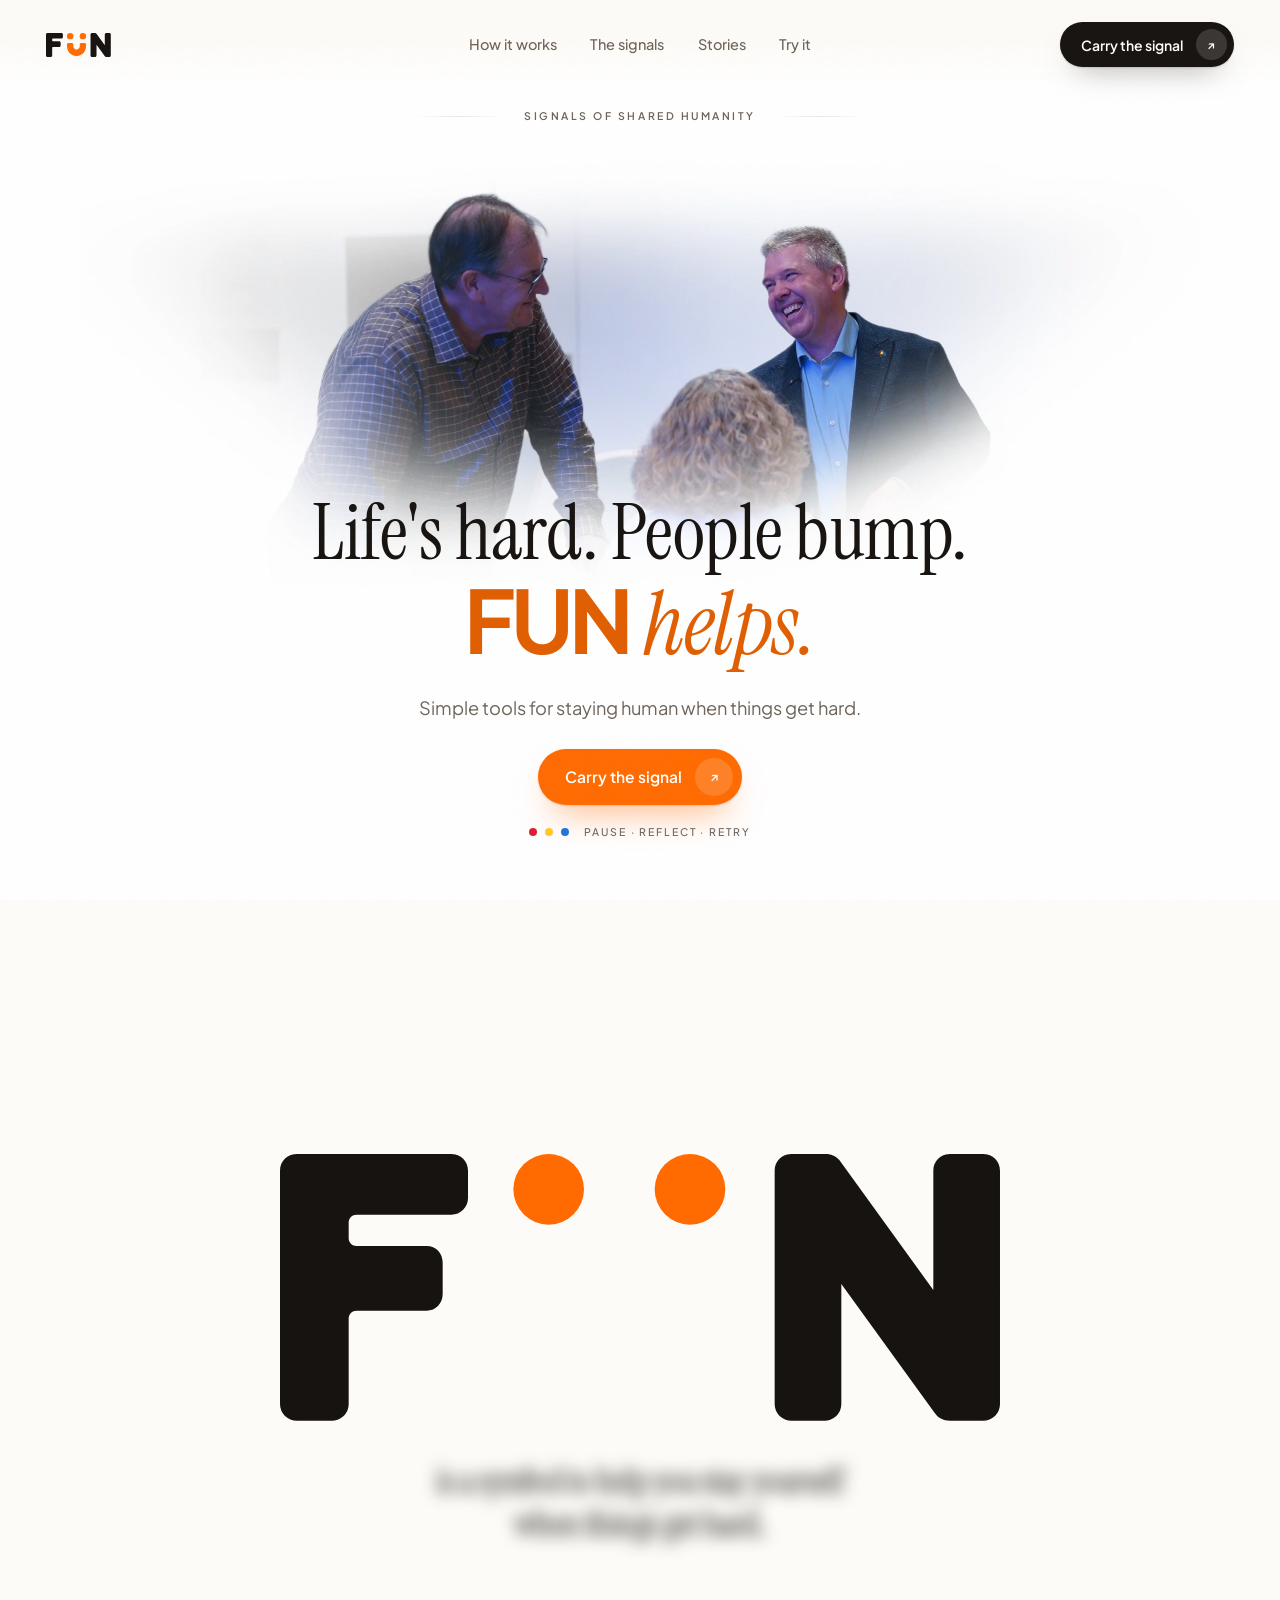
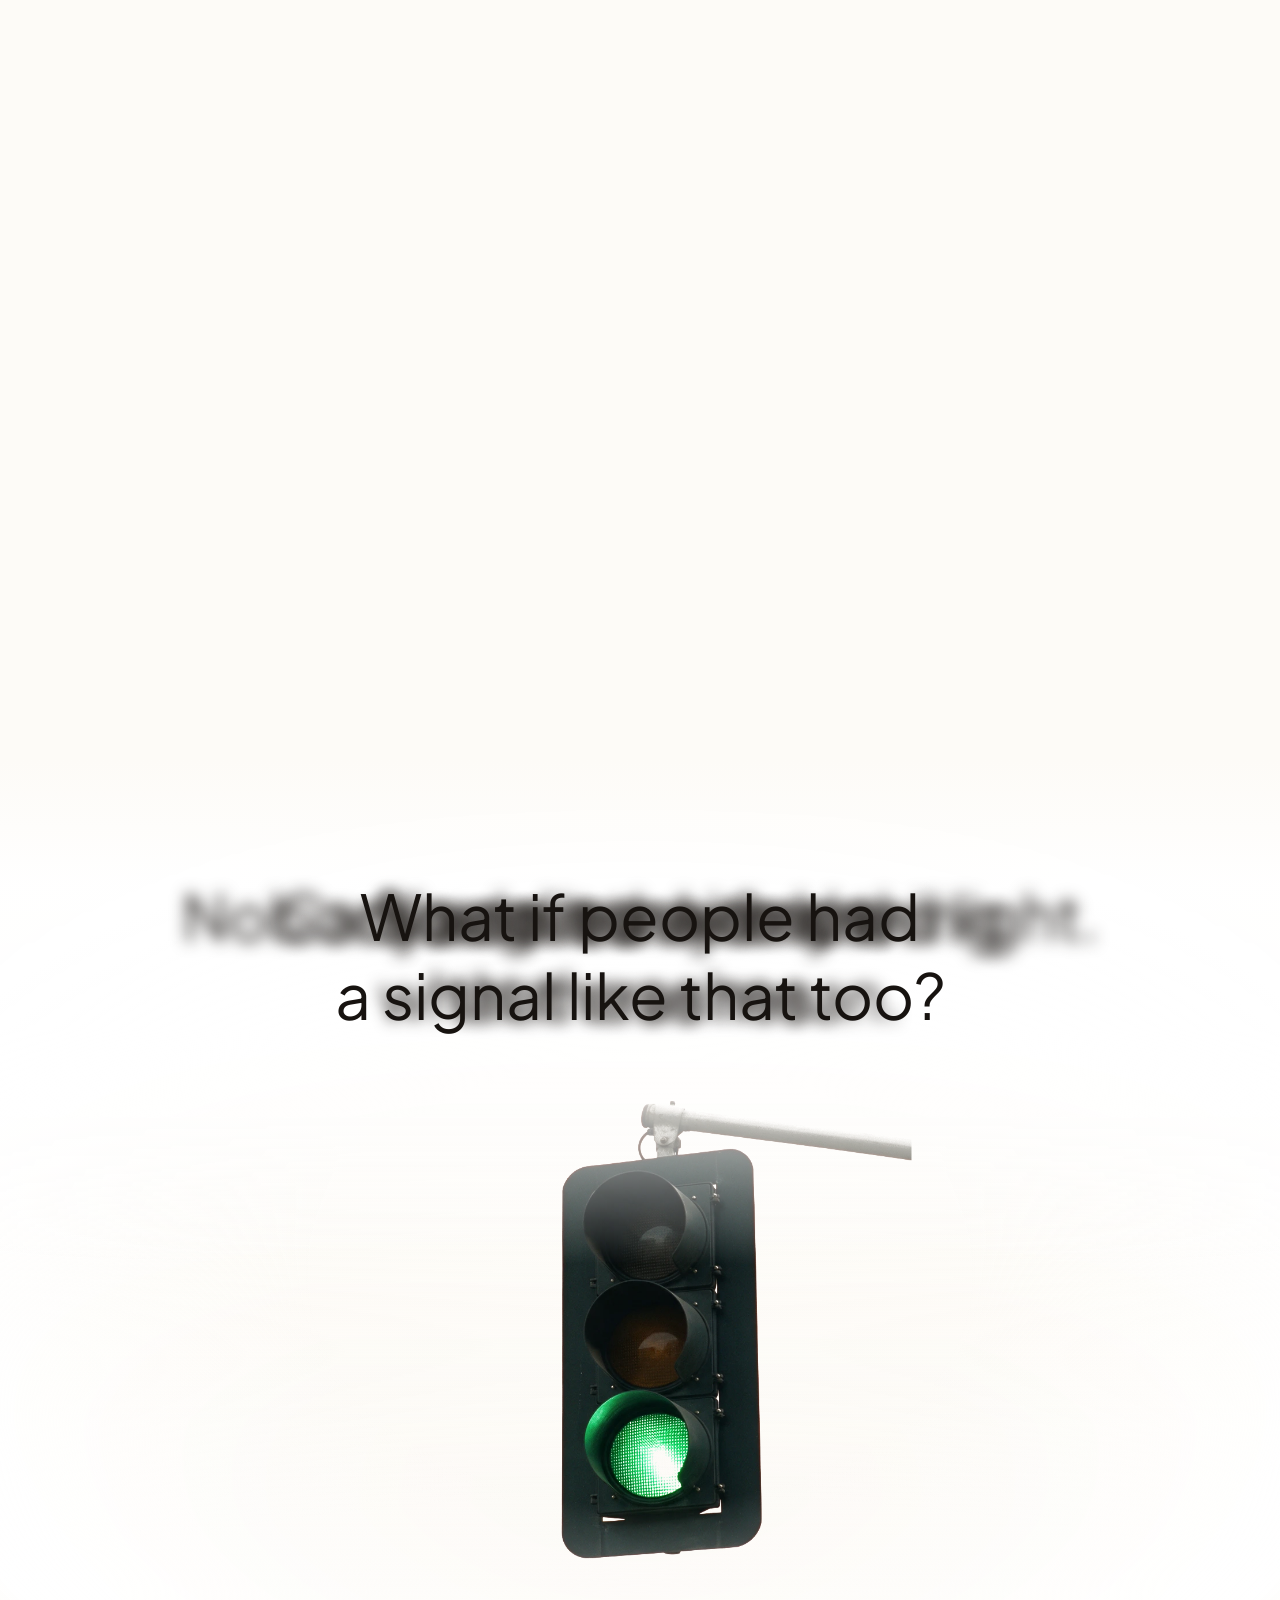
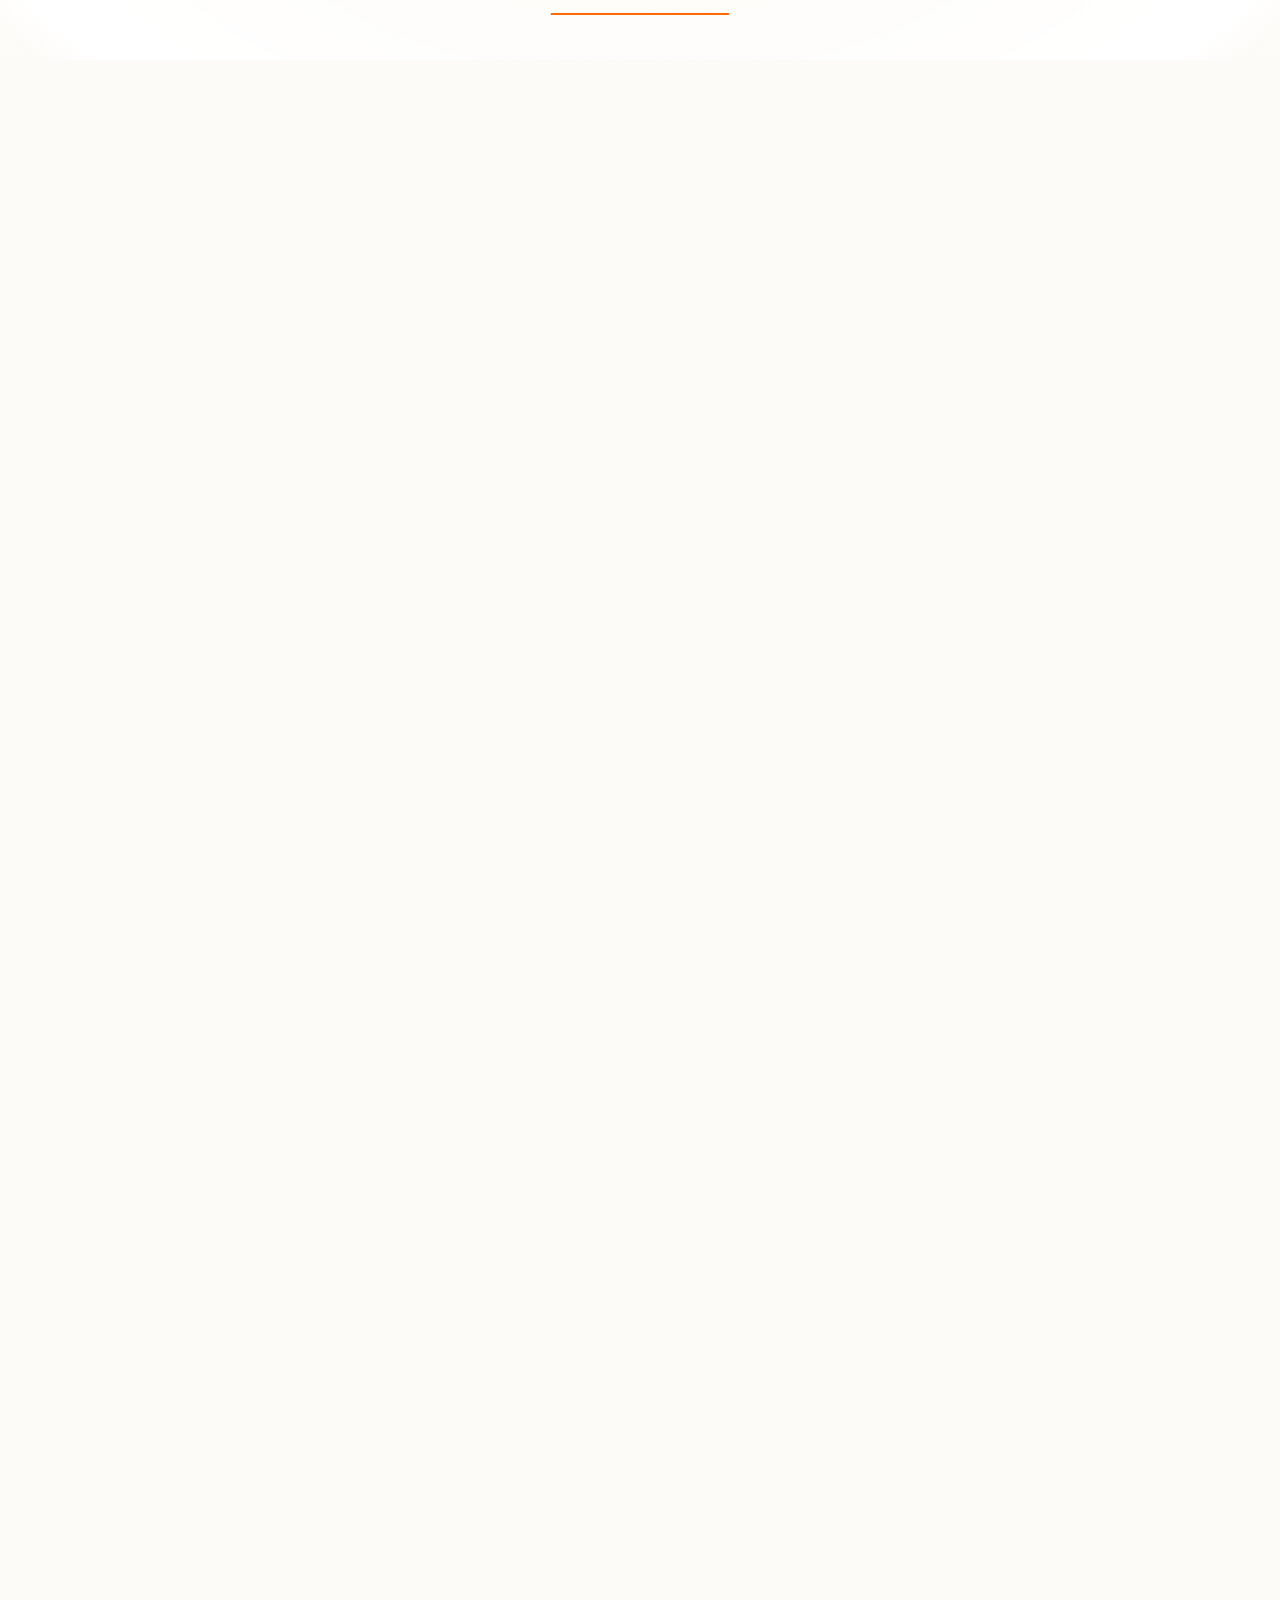
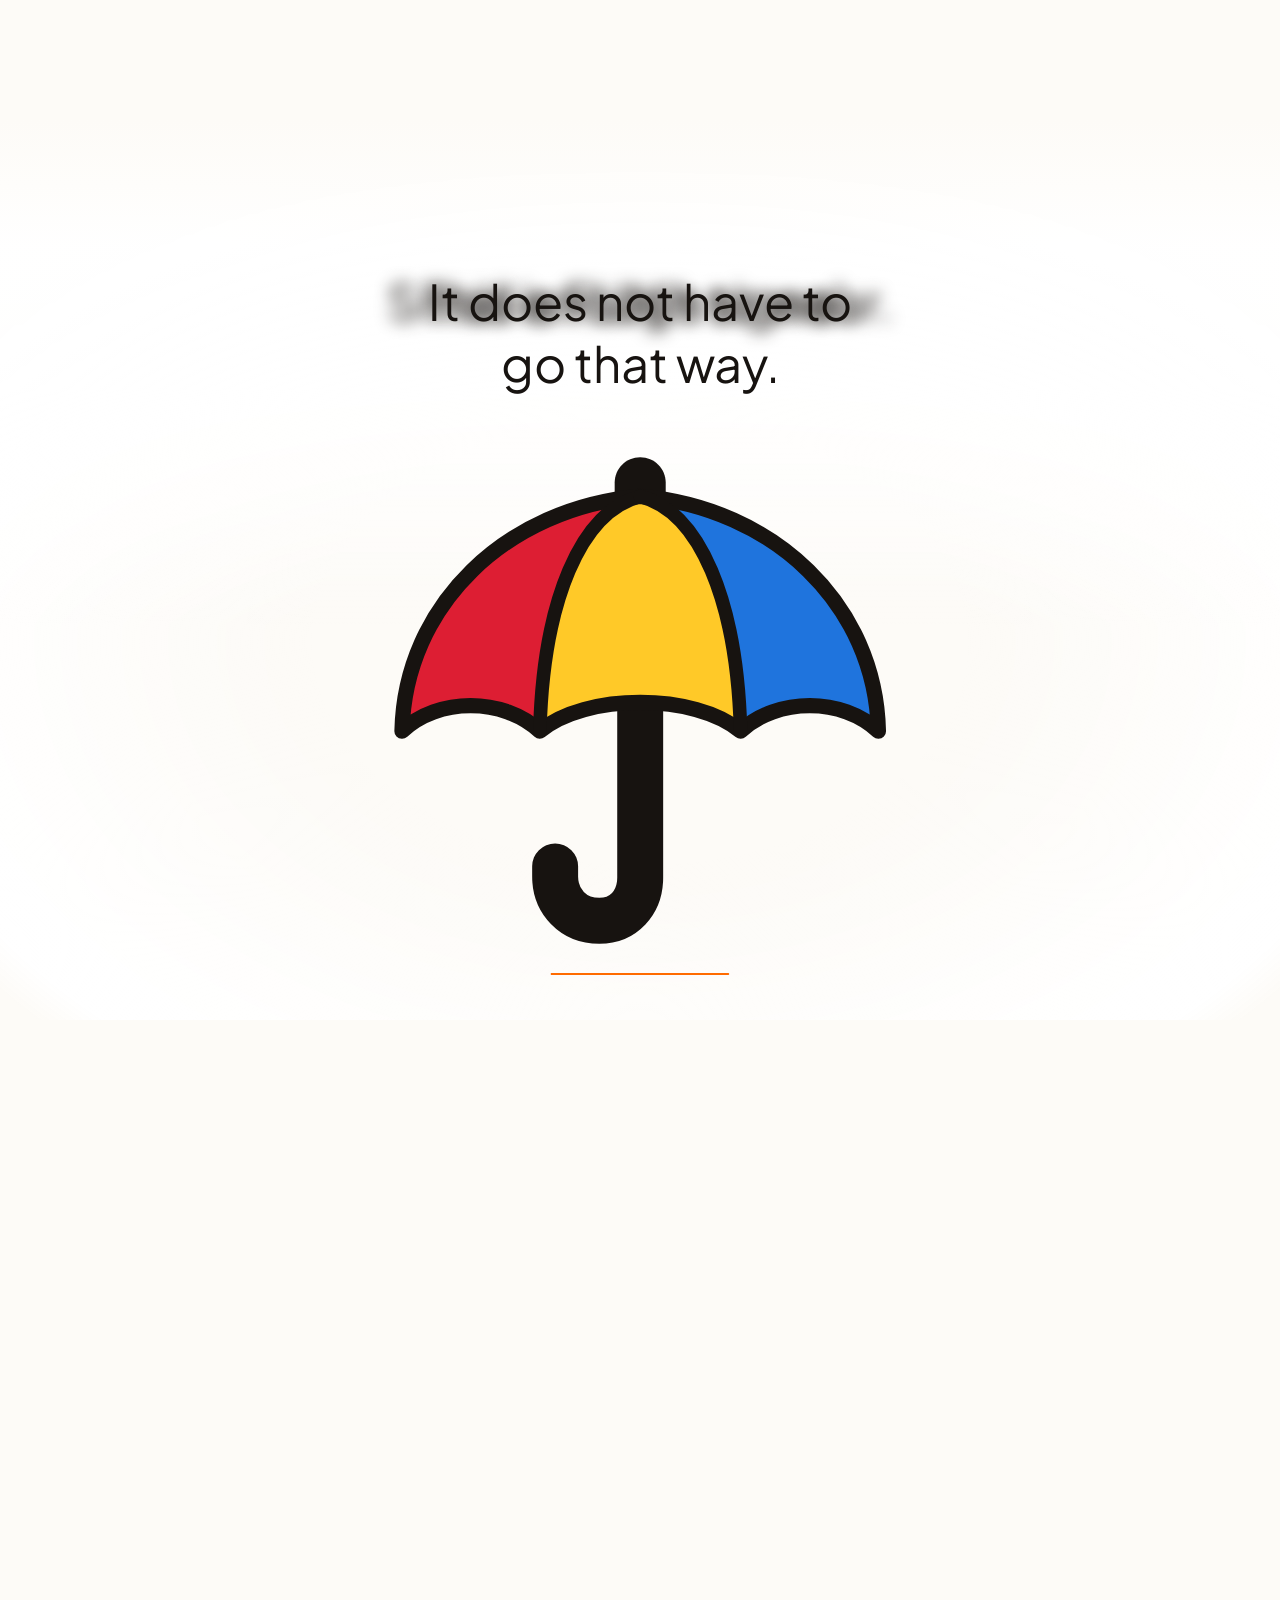
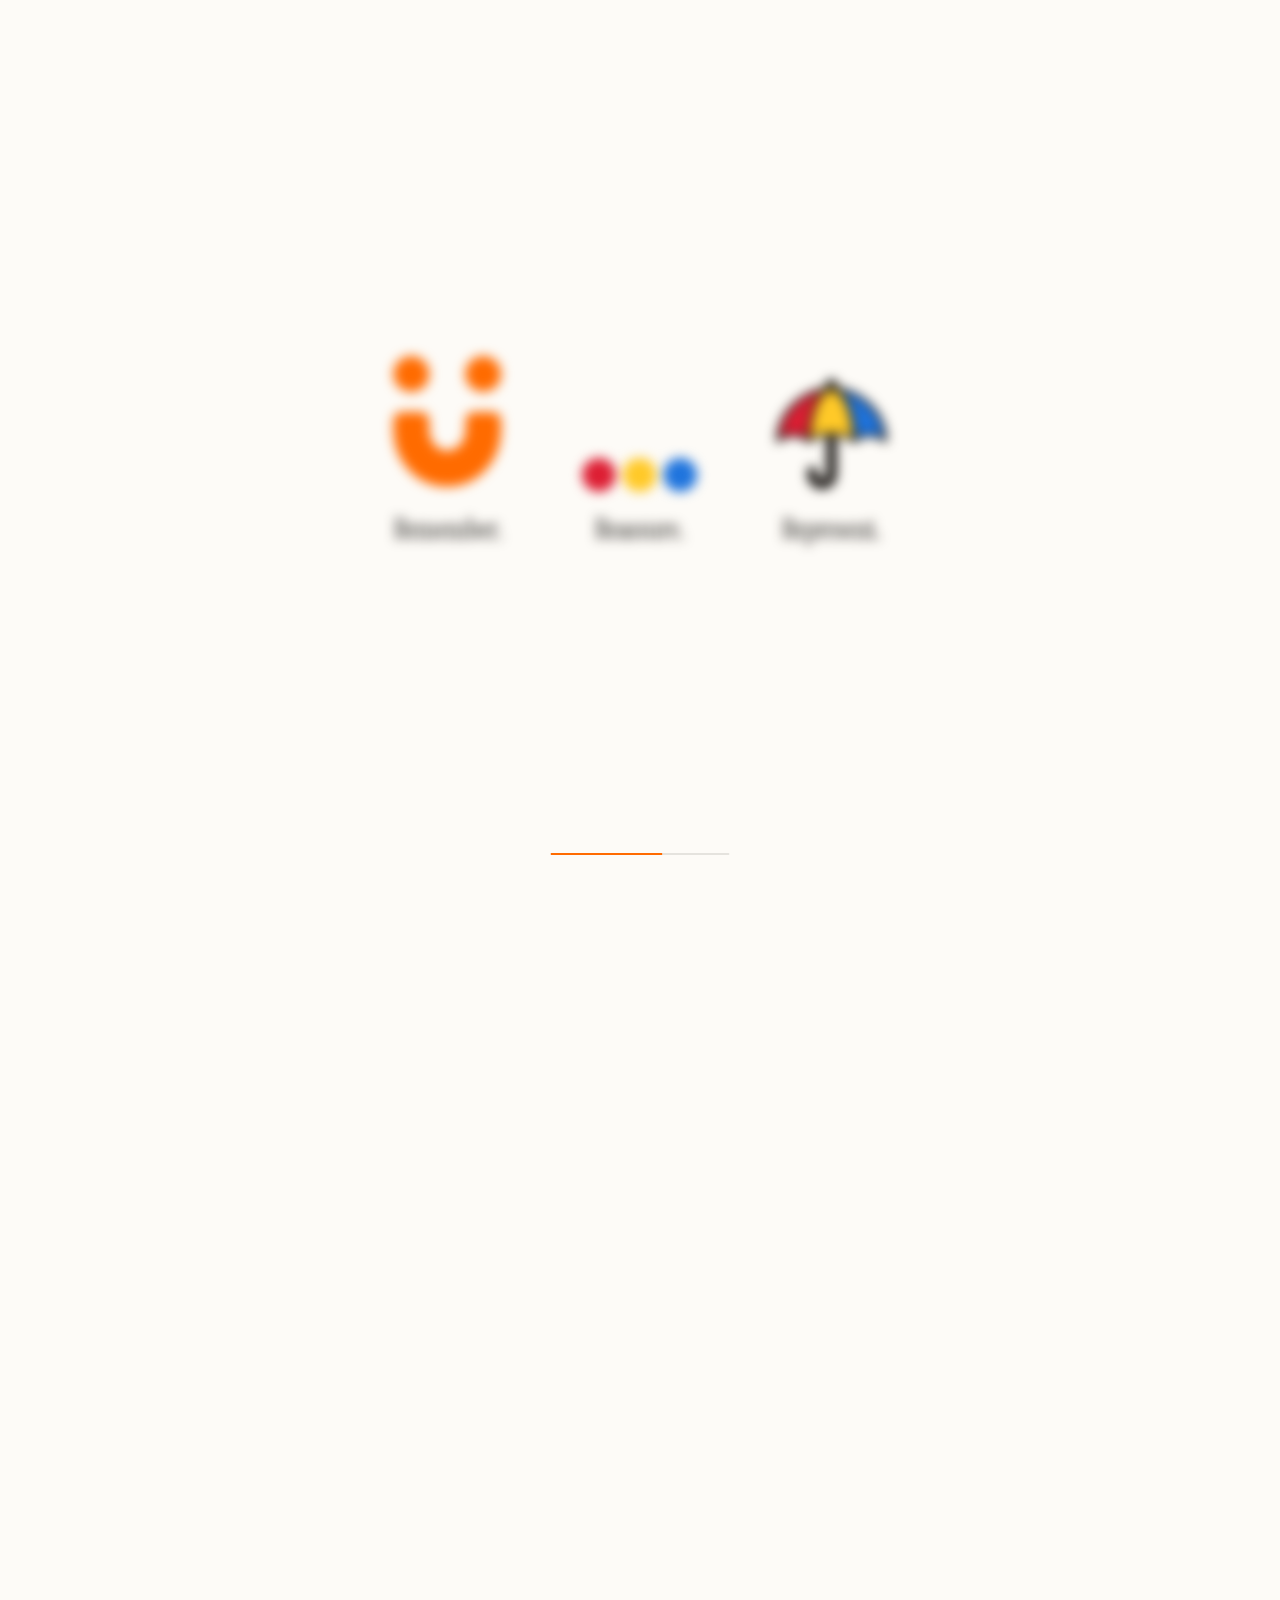
==== index.html @ cfce8e9e "WhyFUN site: first deployable build Scroll-driven homepage for whyfun.org. Static: index.html, scene" ====
<!doctype html>
<html lang="en">
<head>
<meta charset="utf-8">
<meta name="viewport" content="width=device-width, initial-scale=1, viewport-fit=cover">
<title>FUN · Life's hard. People bump. FUN helps.</title>
<meta name="description" content="FUN is a small symbol for the moment things get hard. Pause. Reflect. Retry.">
<meta name="robots" content="noindex,nofollow">
<meta name="twitter:card" content="summary_large_image">
<meta property="og:image:height" content="630">
<meta property="og:image:width" content="1200">
<meta property="og:image" content="https://whyfun.org/assets/og.jpg">
<meta property="og:url" content="https://whyfun.org/">
<meta property="og:description" content="FUN is a small symbol for the moment things get hard. Pause. Reflect. Retry.">
<meta property="og:title" content="Life&#39;s hard. People bump. FUN helps.">
<meta property="og:site_name" content="FUN">
<meta property="og:type" content="website">
<link rel="canonical" href="https://whyfun.org/">
<link rel="icon" href="favicon.svg" type="image/svg+xml">
<link rel="preconnect" href="https://fonts.googleapis.com">
<link rel="preconnect" href="https://fonts.gstatic.com" crossorigin>
<link rel="stylesheet" href="https://fonts.googleapis.com/css2?family=Instrument+Serif:ital@0;1&family=Plus+Jakarta+Sans:wght@400;500;600;700&display=swap">
<style>
  :root {
    --cream:#FDFBF7;
    --ink:#171310;
    --soft:#6F6459;
    --hair:rgba(23,19,16,.10);
    --orange:#FF6B00;
    --orange-type:#E15E00;
    --orange-ink:#8A3900;
    --red:#DD1E33; --gold:#FFC928; --blue:#1F74DD;
    --serif:"Instrument Serif", Georgia, serif;
    --sans:"Plus Jakarta Sans", system-ui, sans-serif;
    --ease:cubic-bezier(0.32,0.72,0,1);
  }
  * { box-sizing:border-box; }
  html,body { margin:0; }
  body { background:var(--cream); color:var(--ink); font-family:var(--sans); -webkit-font-smoothing:antialiased; }
  ::selection { background:rgba(255,107,0,.2); }

  .grain {
    position:fixed; inset:0; z-index:60; pointer-events:none; opacity:.03;
    background-image:url("data:image/svg+xml,%3Csvg xmlns='http://www.w3.org/2000/svg' width='160' height='160'%3E%3Cfilter id='n'%3E%3CfeTurbulence type='fractalNoise' baseFrequency='.85' numOctaves='3'/%3E%3C/filter%3E%3Crect width='160' height='160' filter='url(%23n)'/%3E%3C/svg%3E");
  }

  h1,h2,h3 { margin:0; font-family:var(--serif); font-weight:400; letter-spacing:-.02em; line-height:1.02; }
  .h2 { font-size:clamp(2.3rem, 0.9rem + 3.8vw, 5rem); }
  p { margin:0; }
  .lede { font-size:clamp(1.05rem, 0.95rem + 0.45vw, 1.4rem); line-height:1.58; color:var(--soft); }
  .wrap { width:min(1240px, calc(100% - 40px)); margin-inline:auto; }
  .narrow { width:min(760px, calc(100% - 40px)); margin-inline:auto; }
  .center { text-align:center; }

  .eyebrow {
    position:relative; z-index:8;
    display:flex; align-items:center; justify-content:center; gap:20px;
    font:600 10.5px/1 var(--sans); letter-spacing:.24em; text-transform:uppercase; color:var(--soft);
  }
  .eyebrow::before, .eyebrow::after {
    content:""; height:1px; width:clamp(40px, 7vw, 110px);
    background:linear-gradient(to right, transparent, var(--hair), transparent);
  }

  .cta {
    display:inline-flex; align-items:center; gap:13px;
    background:var(--ink); color:#fff; text-decoration:none;
    font:600 14px/1 var(--sans); padding:7px 7px 7px 21px; border-radius:999px;
    transition:transform .3s var(--ease), box-shadow .3s var(--ease);
    box-shadow:0 1px 2px rgba(23,19,16,.14), 0 14px 30px -16px rgba(23,19,16,.55);
    border:0; cursor:pointer;
  }
  .cta__i {
    width:31px; height:31px; border-radius:999px; background:rgba(255,255,255,.15);
    display:grid; place-items:center; font-size:12px; line-height:1;
    transition:transform .3s var(--ease), background .3s var(--ease);
  }
  .cta:hover { transform:translateY(-1px); }
  .cta:hover .cta__i { transform:translate(2px,-2px) scale(1.06); background:rgba(255,255,255,.24); }
  .cta:active { transform:scale(.985); }
  .cta:focus-visible { outline:3px solid var(--orange-ink); outline-offset:3px; }
  .cta--orange { background:var(--orange); box-shadow:0 1px 2px rgba(150,64,0,.2), 0 18px 36px -16px rgba(255,107,0,.66); }
  .cta--lg { font-size:15.5px; padding:9px 9px 9px 27px; }
  .cta--lg .cta__i { width:38px; height:38px; font-size:13px; }

  .nav {
    position:fixed; z-index:50; top:0; left:0; right:0;
    display:grid; grid-template-columns:1fr auto 1fr; align-items:center;
    padding:22px clamp(20px, 3.6vw, 54px);
    background:linear-gradient(to bottom, var(--cream) 42%, rgba(253,251,247,0));
  }
  .brand { display:flex; align-items:center; justify-self:start; text-decoration:none; }
  .brand svg { height:24px; width:auto; display:block; }
  .navlinks { display:flex; align-items:center; gap:clamp(20px, 2.6vw, 38px); justify-self:center; }
  .navlinks a { font:500 14.5px/1 var(--sans); color:var(--soft); text-decoration:none; transition:color .2s var(--ease); }
  .navlinks a:hover { color:var(--ink); }
  .navend { justify-self:end; }
  @media (max-width:900px){ .navlinks { display:none; } }

  /* -------------------------------------------------------------- hero */
  .hero { position:relative; min-height:100dvh; display:grid; place-items:center; overflow:hidden; padding:88px 20px 40px; }
  .hero .wrap { text-align:center; }
  .stage { position:relative; margin-top:-86px; }
  .photo { position:relative; width:min(1120px,100%); margin-inline:auto; }
  .photo::before {
    content:""; position:absolute; inset:-46% -34%;
    background:radial-gradient(76% 88% at 50% 48%, #fff 80%, rgba(255,255,255,.5) 92%, rgba(255,255,255,0) 100%);
    pointer-events:none;
  }
  .photo img { position:relative; display:block; width:100%; height:auto; }
  .head { position:relative; z-index:6; margin-top:-17%; }
  .l1 { display:block; font-size:clamp(2.6rem, 0.4rem + 5.6vw, 6.2rem); }
  .l2 { display:block; font-size:clamp(2.9rem, 0.4rem + 6.3vw, 7rem); margin-top:.02em; }
  .l2 b { font-family:var(--sans); font-weight:700; font-style:normal; letter-spacing:-.045em; color:var(--orange-type); }
  .l2 em { font-style:italic; color:var(--orange-type); }
  .sub { margin:24px auto 0; max-width:46ch; font-size:clamp(1rem, 0.9rem + 0.3vw, 1.2rem); line-height:1.6; color:var(--soft); }
  .act { margin-top:26px; display:flex; justify-content:center; }
  .signals { display:flex; align-items:center; justify-content:center; gap:8px; margin-top:22px; }
  .signals i { width:8px; height:8px; border-radius:50%; display:block; }
  .signals span { font:500 10.5px/1 var(--sans); letter-spacing:.18em; text-transform:uppercase; color:var(--soft); margin-left:7px; }
  @media (max-width:760px){ .head { margin-top:-10%; } .stage { margin-top:-40px; } }

  /* ------------------------------------------------------------- close */
  .closing { padding:clamp(90px,14vh,170px) 20px clamp(40px,6vh,70px); text-align:center; }
  .practice { margin-top:44px; display:grid; gap:16px; justify-items:center; }
  .practice[hidden] { display:none; }
  .pstep { display:flex; align-items:center; gap:16px; text-align:left; max-width:30rem; opacity:0; transform:translateY(10px); transition:opacity .6s var(--ease), transform .6s var(--ease); }
  .pstep.on { opacity:1; transform:none; }
  .pstep i { width:20px; height:20px; border-radius:50%; flex:none; display:block; }
  .pstep b { font-family:var(--serif); font-weight:400; font-size:1.25rem; }
  .pstep span { color:var(--soft); }
  .foot { padding:56px 0 72px; text-align:center; font:500 13.5px/1.6 var(--sans); color:var(--soft); }
  .foot a { color:var(--soft); text-underline-offset:4px; }
  .foot a:hover { color:var(--ink); }

  .bezel { padding:10px; border-radius:30px; background:rgba(23,19,16,.035); box-shadow:inset 0 0 0 1px rgba(23,19,16,.06); }
  .bezel__in {
    border-radius:21px; overflow:hidden; position:relative; background:#fff;
    box-shadow:0 1px 2px rgba(60,40,20,.06), 0 30px 60px -30px rgba(60,40,20,.34), inset 0 1px 0 rgba(255,255,255,.7);
  }
  .bezel__in img, .bezel__in video { display:block; width:100%; height:auto; }

  /* hero entrance */
  .rv { display:inline-block; overflow:hidden; vertical-align:bottom; padding-bottom:.16em; margin-bottom:-.16em; }
  .rv > span { display:inline-block; transform:translateY(112%); opacity:0; filter:blur(7px); }
  .ready .rv > span {
    transform:none; opacity:1; filter:blur(0);
    transition:transform .95s var(--ease), opacity .8s var(--ease), filter .8s var(--ease);
    transition-delay:var(--d,0s);
  }
  .fade { opacity:0; transform:translateY(18px); filter:blur(9px); }
  .ready .fade {
    opacity:1; transform:none; filter:blur(0);
    transition:opacity .9s var(--ease), transform .9s var(--ease), filter .9s var(--ease);
    transition-delay:var(--d,0s);
  }
  .hero .photo img { opacity:0; transform:scale(1.035); filter:blur(14px); }
  .ready .hero .photo img {
    opacity:1; transform:none; filter:blur(0);
    transition:opacity 1.5s var(--ease), transform 1.8s var(--ease), filter 1.4s var(--ease);
    transition-delay:.05s;
  }
  @media (prefers-reduced-motion:reduce){
    .rv > span, .fade, .hero .photo img { opacity:1 !important; transform:none !important; filter:none !important; transition:none !important; }
  }
</style>
<link rel="stylesheet" href="scenes.css">
</head>
<body>
<div class="grain"></div>
<!-- the flat umbrella, drawn once and used wherever the mark appears -->
<svg width="0" height="0" style="position:absolute" aria-hidden="true">
  <defs>
    <symbol id="umbSym" viewBox="0 0 600 600">
      <path d="M300 298V506C300 536 280 557 252 557C221 557 200 534 200 505V493" fill="none" stroke="#171310" stroke-width="54" stroke-linecap="round" stroke-linejoin="round"/>
      <path d="M270 62V42C270 25.4 283.4 12 300 12C316.6 12 330 25.4 330 42V62Z" fill="#171310"/>
      <path d="M20 334C23 186 143 71 300 58C230 76 186 181 182 334C139 294 62 294 20 334Z" fill="#DD1E33"/>
      <path d="M300 58C230 76 186 181 182 334C236 289 364 289 418 334C414 181 370 76 300 58Z" fill="#FFC928"/>
      <path d="M300 58C370 76 414 181 418 334C461 294 538 294 580 334C577 186 457 71 300 58Z" fill="#1F74DD"/>
      <path d="M20 334C23 186 143 71 300 58C457 71 577 186 580 334C538 294 461 294 418 334C364 289 236 289 182 334C139 294 62 294 20 334Z" fill="none" stroke="#171310" stroke-width="18" stroke-linecap="round" stroke-linejoin="round"/>
      <path d="M300 58C230 76 186 181 182 334" fill="none" stroke="#171310" stroke-width="16" stroke-linecap="round"/>
      <path d="M300 58C370 76 414 181 418 334" fill="none" stroke="#171310" stroke-width="16" stroke-linecap="round"/>
    </symbol>
  </defs>
</svg>

<nav class="nav">
  <a class="brand fade" style="--d:.15s" href="#top" aria-label="FUN home">
    <svg viewBox="0 0 1080 400" role="img" aria-label="FUN">
      <path fill="#171310" d="M25 0 H257 C271 0 282 11 282 25 V66 C282 80 271 91 257 91 H115 C108 91 103 96 103 103 V126 C103 133 108 138 115 138 H220 C234 138 244 149 244 163 V210 C244 224 234 235 220 235 H115 C108 235 103 240 103 247 V375 C103 389 92 400 78 400 H25 C11 400 0 389 0 375 V25 C0 11 11 0 25 0 Z"/>
      <circle cx="403" cy="53" r="53" fill="#FF6B00"/><circle cx="615" cy="53" r="53" fill="#FF6B00"/>
      <path fill="#FF6B00" d="M375 165 C361 165 350 176 350 190 V218 C350 311 421 386 509 386 C597 386 668 311 668 218 V190 C668 176 657 165 643 165 H588 C574 165 563 176 563 190 V218 C563 251 539 279 509 279 C479 279 456 251 456 218 V190 C456 176 445 165 431 165 Z"/>
      <path fill="#171310" d="M767 0 H818 C828 0 836 4 842 13 L980 204 V25 C980 11 991 0 1005 0 H1055 C1069 0 1080 11 1080 25 V375 C1080 389 1069 400 1055 400 H1005 C995 400 987 396 981 387 L842 195 V375 C842 389 831 400 817 400 H767 C753 400 742 389 742 375 V25 C742 11 753 0 767 0 Z"/>
    </svg>
  </a>
  <span class="navlinks fade" style="--d:.2s">
    <a href="#pressure">How it works</a><a href="#signals">The signals</a><a href="#stories">Stories</a><a href="#try">Try it</a>
  </span>
  <span class="navend fade" style="--d:.25s">
    <a class="cta" href="#carry">Carry the signal <span class="cta__i" aria-hidden="true">↗</span></a>
  </span>
</nav>

<!-- ========================================================== HERO -->
<section class="hero" id="top">
  <div class="wrap">
    <p class="eyebrow fade" style="--d:.35s">Signals of shared humanity</p>
    <div class="stage">
      <figure class="photo">
        <img src="assets/hero-wide.webp" width="1920" height="1080"
             alt="Darren Nielson laughing with two guests at FUNFest 2025.">
      </figure>
      <div class="head">
        <h1>
          <span class="l1">
            <span class="rv" style="--d:.65s"><span>Life's hard.</span></span>
            <span class="rv" style="--d:.95s"><span>People bump.</span></span>
          </span>
          <span class="l2"><span class="rv" style="--d:1.3s"><span><b>FUN</b> <em>helps.</em></span></span></span>
        </h1>
        <p class="sub fade" style="--d:1.75s">Simple tools for staying human when things get hard.</p>
        <div class="act fade" style="--d:1.95s">
          <a class="cta cta--lg cta--orange" href="#carry">Carry the signal <span class="cta__i" aria-hidden="true">↗</span></a>
        </div>
        <div class="signals fade" style="--d:2.15s">
          <i style="background:var(--red)"></i><i style="background:var(--gold)"></i><i style="background:var(--blue)"></i>
          <span>Pause · Reflect · Retry</span>
        </div>
      </div>
    </div>
  </div>
</section>

<!-- ======================================================== NAMING -->
<section class="scene" data-scene data-len="340" id="mark">
  <div class="scene__pin"><div class="scene__inner">
    <div class="wm">
      <svg viewBox="0 0 1080 400" role="img" aria-label="FUN">
        <defs>
          <clipPath id="wmSmile"><rect class="wm-shutter" x="346" width="326"/></clipPath>
        </defs>
        <path class="wm-f" fill="#171310" d="M25 0 H257 C271 0 282 11 282 25 V66 C282 80 271 91 257 91 H115 C108 91 103 96 103 103 V126 C103 133 108 138 115 138 H220 C234 138 244 149 244 163 V210 C244 224 234 235 220 235 H115 C108 235 103 240 103 247 V375 C103 389 92 400 78 400 H25 C11 400 0 389 0 375 V25 C0 11 11 0 25 0 Z"/>
        <circle class="wm-dot" cx="403" cy="53" r="53" fill="#FF6B00"/>
        <circle class="wm-dot" cx="615" cy="53" r="53" fill="#FF6B00"/>
        <path class="wm-smile" clip-path="url(#wmSmile)" fill="#FF6B00" d="M375 165 C361 165 350 176 350 190 V218 C350 311 421 386 509 386 C597 386 668 311 668 218 V190 C668 176 657 165 643 165 H588 C574 165 563 176 563 190 V218 C563 251 539 279 509 279 C479 279 456 251 456 218 V190 C456 176 445 165 431 165 Z"/>
        <path class="wm-n" fill="#171310" d="M767 0 H818 C828 0 836 4 842 13 L980 204 V25 C980 11 991 0 1005 0 H1055 C1069 0 1080 11 1080 25 V375 C1080 389 1069 400 1055 400 H1005 C995 400 987 396 981 387 L842 195 V375 C842 389 831 400 817 400 H767 C753 400 742 389 742 375 V25 C742 11 753 0 767 0 Z"/>
      </svg>
    </div>
    <div class="beats" style="margin-top:38px">
      <div class="beat" data-beat=".56 1.01">
        <p class="wm-line">is a symbol to help you stay yourself<br>when things get hard.</p>
      </div>
    </div>
    <div class="scene__rail"><i></i></div>
  </div></div>
</section>



<!-- ====================================================== PRESSURE -->


<section class="scene scene--full" data-scene data-len="640" id="pressure">
  <div class="scene__pin"><div class="scene__inner">
    <div class="cam" id="lcam">
      <div class="cam__world" id="lworld">
        <video class="cam__clip" id="clip" muted playsinline preload="auto" width="1920" height="1080"
               aria-label="Two cars approaching the same intersection with no signal between them."></video>
        <div class="cam__fade" aria-hidden="true"></div>
        <!-- the traffic light, cut out of its own sky and hung over the
             intersection. it is the signal the scene is about to lose. -->
        <div class="light" id="light" aria-hidden="true">
          <img class="ls ls--g" src="assets/light-g.webp" width="900" height="912" alt="">
          <img class="ls ls--y" src="assets/light-y.webp" width="900" height="912" alt="">
          <img class="ls ls--r" src="assets/light-r.webp" width="900" height="912" alt="">
        </div>
      </div>
    </div>
    <div class="beats">
      <div class="beat" data-beat="0 .14"><p class="h2">You already know<br>what these mean.</p></div>
      <div class="beat" data-beat=".14 .30"><p class="h2">Nobody argues with a red light.</p></div>
      <div class="beat" data-beat=".30 .46"><p class="h2">Now take the signal away.</p></div>
      <div class="beat" data-beat=".46 .58"><p class="h2">Cars aren't the only thing<br>that crashes.</p></div>
      <div class="beat" data-beat=".58 .68"><p class="h2">So do our <span class="swap"><span class="swap__a">words.</span><span class="swap__b">actions.</span></span></p></div>
      <div class="beat" data-beat=".68 .80"><p class="h2">A red light doesn't stop<br>a car from crashing.</p></div>
      <div class="beat" data-beat=".80 .90"><p class="h2">It helps a person<br>choose to stop.</p></div>
      <div class="beat" data-beat=".90 1.01"><p class="h2">What if people had<br>a signal like that too?</p></div>
    </div>
    <div class="scene__rail"><i></i></div>
  </div></div>
</section>

<!-- ====================================== THE TURN: camera pull-back -->
<section class="scene scene--full" data-scene data-len="520" id="turn">
  <div class="scene__pin"><div class="scene__inner">
    <div class="cam" id="cam">
      <div class="cam__world" id="world">
        <img class="cam__photo" src="assets/hero-clean.webp" width="1920" height="1080"
             alt="Darren Nielson laughing with two guests at FUNFest.">
        <div class="cam__fade" aria-hidden="true"></div>
        <!-- the real pin, placed where it sits on the lapel. the photograph
             carries no pin of its own, so this is the only one in the scene -->
        <img class="cam__pin" id="pin" src="assets/pin.webp" alt="">
      </div>
      <!-- the flat brand mark. it holds first, then becomes the object above. -->
      <div class="cam__flat" id="flat" aria-hidden="true">
        <svg viewBox="0 0 600 600">
          <path d="M300 298V506C300 536 280 557 252 557C221 557 200 534 200 505V493" fill="none" stroke="#171310" stroke-width="54" stroke-linecap="round" stroke-linejoin="round"/>
          <path d="M270 62V42C270 25.4 283.4 12 300 12C316.6 12 330 25.4 330 42V62Z" fill="#171310"/>
          <path d="M20 334C23 186 143 71 300 58C230 76 186 181 182 334C139 294 62 294 20 334Z" fill="#DD1E33"/>
          <path d="M300 58C230 76 186 181 182 334C236 289 364 289 418 334C414 181 370 76 300 58Z" fill="#FFC928"/>
          <path d="M300 58C370 76 414 181 418 334C461 294 538 294 580 334C577 186 457 71 300 58Z" fill="#1F74DD"/>
          <path d="M20 334C23 186 143 71 300 58C457 71 577 186 580 334C538 294 461 294 418 334C364 289 236 289 182 334C139 294 62 294 20 334Z" fill="none" stroke="#171310" stroke-width="18" stroke-linecap="round" stroke-linejoin="round"/>
          <path d="M300 58C230 76 186 181 182 334" fill="none" stroke="#171310" stroke-width="16" stroke-linecap="round"/>
          <path d="M300 58C370 76 414 181 418 334" fill="none" stroke="#171310" stroke-width="16" stroke-linecap="round"/>
        </svg>
      </div>
    </div>
    <div class="beats" style="margin-top:34px">
      <div class="beat" data-beat="0 .2"><p class="h2">This is FUN's signal.</p></div>
      <div class="beat" data-beat=".2 .42"><p class="h2">Small enough to wear.</p></div>
      <div class="beat" data-beat=".42 .72"><p class="h2">Pause. Reflect. Retry.</p></div>
      <div class="beat" data-beat=".72 1.01"><p class="h2">It does not have to<br>go that way.</p></div>
    </div>
    <div class="scene__rail"><i></i></div>
  </div></div>
</section>

<!-- ======================================================= SIGNALS -->
<section class="scene" data-scene data-len="260" id="signals">
  <div class="scene__pin"><div class="scene__inner">
    <div class="marks">
      <div class="mark3" data-mark="0">
        <!-- the real smile from the wordmark, framed on its own -->
        <svg viewBox="340 -12 340 412" aria-hidden="true">
          <circle cx="403" cy="53" r="53" fill="#FF6B00"/><circle cx="615" cy="53" r="53" fill="#FF6B00"/>
          <path fill="#FF6B00" d="M375 165 C361 165 350 176 350 190 V218 C350 311 421 386 509 386 C597 386 668 311 668 218 V190 C668 176 657 165 643 165 H588 C574 165 563 176 563 190 V218 C563 251 539 279 509 279 C479 279 456 251 456 218 V190 C456 176 445 165 431 165 Z"/>
        </svg>
        <b>Remember.</b>
      </div>
      <div class="mark3" data-mark="1">
        <svg viewBox="0 0 340 100" aria-hidden="true">
          <circle cx="50" cy="50" r="50" fill="#DD1E33"/><circle cx="170" cy="50" r="50" fill="#FFC928"/><circle cx="290" cy="50" r="50" fill="#1F74DD"/>
        </svg>
        <b>Reassure.</b>
      </div>
      <div class="mark3" data-mark="2">
        <svg viewBox="0 0 600 600" aria-hidden="true"><use href="#umbSym"/></svg>
        <b>Represent.</b>
      </div>
    </div>
    <div class="scene__rail"><i></i></div>
  </div></div>
</section>

<!-- ======================================================= STORIES -->
<section class="scene" data-scene data-len="460" id="stories">
  <div class="scene__pin"><div class="scene__inner">
    <div class="beats">
      <div class="beat" data-beat="0 .12">
        <p class="kicker">Follow a signal</p>
        <h2 class="h2">Find a story.</h2>
        <p class="lede" style="margin-top:26px">These are real people at a real FUNFest. Every one of them had a hard week too.</p>
      </div>
      <figure class="beat shot" data-beat=".12 .245"><div class="bezel"><div class="bezel__in"><img src="assets/story-1.webp" width="960" height="720" alt="A hotel ballroom filling with families at round tables."></div></div><figcaption>The room fills. FUNFest 2025.</figcaption></figure>
      <figure class="beat shot" data-beat=".245 .37"><div class="bezel"><div class="bezel__in"><img src="assets/story-2.webp" width="960" height="720" alt="A speaker on stage with a microphone in front of a Mission Possible banner."></div></div><figcaption>Someone names the idea out loud.</figcaption></figure>
      <figure class="beat shot" data-beat=".37 .495"><div class="bezel"><div class="bezel__in"><img src="assets/story-3.webp" width="960" height="720" alt="A young woman in a cap smiling at the camera under blue stage light."></div></div><figcaption>It lands on a person.</figcaption></figure>
      <figure class="beat shot" data-beat=".495 .62"><div class="bezel"><div class="bezel__in"><img src="assets/story-4.webp" width="960" height="720" alt="Two men laughing together mid conversation."></div></div><figcaption>Two people, one joke.</figcaption></figure>
      <figure class="beat shot" data-beat=".62 .745"><div class="bezel"><div class="bezel__in"><img src="assets/story-5.webp" width="960" height="720" alt="Two people bumping fists and smiling in front of a FUN Armigos banner."></div></div><figcaption>A bump that goes the other way.</figcaption></figure>
      <figure class="beat shot" data-beat=".745 .87"><div class="bezel"><div class="bezel__in"><img src="assets/story-6.webp" width="960" height="720" alt="A teenager grinning while holding up a boxed watch he has just been given."></div></div><figcaption>A watch, won, and shown off immediately.</figcaption></figure>
      <figure class="beat shot" data-beat=".87 1.01"><div class="bezel"><div class="bezel__in"><img src="assets/story-7.webp" width="960" height="720" alt="The ballroom stage and banner seen from the back of the room."></div></div><figcaption>The same room, later.</figcaption></figure>
    </div>
    <div class="scene__rail"><i></i></div>
  </div></div>
</section>

<!-- ================================== THE STILL BEAT: no motion at all -->
<section class="still" id="serious">
  <div class="narrow">
    <p class="still__line">Not every bump is small.</p>
    <p class="still__line">Some hurt. Some need real help,<br>not just a signal.</p>
  </div>
</section>

<!-- ====================================== WARMTH RETURNS: the row moves -->
<section class="scene" data-scene data-len="300" id="glad">
  <div class="scene__pin">
    <div class="gladline"><p class="h2">I'm glad that I<br>bumped into you.</p></div>
    <div class="gladrail" id="gladrail">
      <img src="assets/story-4.webp" width="960" height="720" alt="Two men laughing together mid conversation.">
      <img src="assets/story-5.webp" width="960" height="720" alt="Two people bumping fists and smiling.">
      <img src="assets/story-6.webp" width="960" height="720" alt="A teenager grinning while holding up a boxed watch.">
      <img src="assets/story-3.webp" width="960" height="720" alt="A young woman in a cap smiling at the camera.">
      <img src="assets/story-1.webp" width="960" height="720" alt="A ballroom filling with families at round tables.">
    </div>
    <div class="scene__rail"><i></i></div>
  </div>
</section>

<!-- ============================================= THE MAP: a drawn vision -->
<section class="scene scene--full" data-scene data-len="400" id="map">
  <div class="scene__pin"><div class="scene__inner">
    <div class="cam" id="mcam">
      <div class="cam__world" id="mworld">
        <div class="globe">
          <picture>
            <source media="(max-width:760px)" srcset="assets/globe-m.webp">
            <img src="assets/globe.webp" width="2000" height="1111"
                 alt="A globe turned to the United States, with small umbrella marks appearing across the country, each sending out one ring.">
          </picture>
          <svg class="mapmarks" viewBox="0 0 2736 1520" preserveAspectRatio="xMidYMid slice" aria-hidden="true"><g class="map-pins"></g></svg>
        </div>
        <div class="cam__fade" aria-hidden="true"></div>
      </div>
    </div>
    <div class="beats">
      <div class="beat" data-beat="0 .3"><p class="h2">Imagine this.</p></div>
      <div class="beat" data-beat=".3 1.01"><p class="h2">Everywhere pressure<br>shows up.</p></div>
    </div>
    <div class="scene__rail"><i></i></div>
  </div></div>
</section>

<!-- ================================== THE ASK: three questions, answered -->
<section class="band ask" id="try">
  <div class="narrow center">
    <p class="eyebrow">Try it once</p>
    <h2 class="h2" style="margin-top:26px">Think of a bump<br>you had this week.</h2>
    <p class="lede" style="margin:26px auto 0;max-width:40ch">Nothing is saved. Nothing is sent. This is just for you.</p>

    <form class="qform" id="qform" novalidate>
      <div class="q" data-q="0">
        <span class="q__dot" style="background:var(--red)"></span>
        <label for="q1">What pressure did I feel?</label>
        <textarea id="q1" rows="2" placeholder="Rushed. Embarrassed. Not listened to."></textarea>
        <button class="cta q__next" type="button">Next <span class="cta__i" aria-hidden="true">↓</span></button>
      </div>
      <div class="q" data-q="1">
        <span class="q__dot" style="background:var(--gold)"></span>
        <label for="q2">What might I be missing about them?</label>
        <textarea id="q2" rows="2" placeholder="Maybe they were carrying something too."></textarea>
        <button class="cta q__next" type="button">Next <span class="cta__i" aria-hidden="true">↓</span></button>
      </div>
      <div class="q" data-q="2">
        <span class="q__dot" style="background:var(--blue)"></span>
        <label for="q3">What can I try next?</label>
        <textarea id="q3" rows="2" placeholder="Ask one more question before I answer."></textarea>
        <button class="cta q__next" type="button">Done <span class="cta__i" aria-hidden="true">✓</span></button>
      </div>
      <div class="q q--done" data-q="3">
        <div class="qdone">
          <span class="qdots"><i style="background:var(--red)"></i><i style="background:var(--gold)"></i><i style="background:var(--blue)"></i></span>
          <p class="h2" style="font-size:clamp(1.7rem, 1rem + 1.8vw, 2.8rem)">That was it.<br>Pause. Reflect. Retry.</p>
          <p class="lede" style="margin-top:20px">You just did the whole thing. It takes about a minute, and it works in a hallway.</p>
        </div>
      </div>
    </form>
  </div>
</section>

<!-- ==================================================== ASPIRATION -->
<section class="scene" data-scene data-len="220" id="hope">
  <div class="scene__pin"><div class="scene__inner">
    <div class="beats">
      <div class="beat" data-beat="0 .36"><h2 class="h2">Not a movement.</h2></div>
      <div class="beat" data-beat=".36 .68"><p class="h2">Just more people<br>who know.</p></div>
      <div class="beat" data-beat=".68 1.01"><p class="lede" style="font-size:clamp(1.15rem, 1rem + .7vw, 1.7rem)">More people who know what the umbrella means, so that when things get hard, somebody in the room has a word for it.</p></div>
    </div>
    <div class="scene__rail"><i></i></div>
  </div></div>
</section>

<!-- ========================================================= CARRY -->
<section class="closing" id="carry">
  <div class="narrow">
    <svg class="closepin" viewBox="0 0 600 600" role="img" aria-label="The FUN umbrella."><use href="#umbSym"/></svg>
    <p class="eyebrow">Carry the signal</p>
    <h2 class="h2" style="margin-top:26px">Wear it, draw it,<br>or just remember it.</h2>
    <p class="lede" style="margin:26px auto 0; max-width:42ch">It does not prove anything about you. It only says what you intend.</p>
    <div class="act" style="margin-top:36px">
      <button class="cta cta--lg cta--orange" type="button" id="keep" aria-controls="practice" aria-expanded="false">Carry the signal <span class="cta__i" aria-hidden="true">↗</span></button>
    </div>
    <p class="quietlink"><a href="#" id="donate">or support FUN directly</a></p>
    <div class="practice" id="practice" hidden>
      <div class="pstep"><i style="background:var(--red)"></i><span><b>Pause.</b> One breath, before you answer.</span></div>
      <div class="pstep"><i style="background:var(--gold)"></i><span><b>Reflect.</b> What else could this mean?</span></div>
      <div class="pstep"><i style="background:var(--blue)"></i><span><b>Retry.</b> Say it again, better.</span></div>
    </div>
  </div>
  <footer class="foot">
    <p>FUN NGO Inc. · <a href="legal/privacy.html">Privacy</a> · <a href="legal/terms.html">Terms</a> · <a href="legal/accessibility.html">Accessibility</a></p>
  </footer>
</section>

<script>
(function () {
  var reduce = matchMedia("(prefers-reduced-motion: reduce)").matches;
  var clamp01 = function (v) { return v < 0 ? 0 : v > 1 ? 1 : v; };
  var smooth  = function (t) { return t * t * (3 - 2 * t); };
  var lerp    = function (a, b, t) { return a + (b - a) * t; };

  /* hero entrance */
  addEventListener("load", function () { requestAnimationFrame(function () { document.body.classList.add("ready"); }); });
  setTimeout(function () { document.body.classList.add("ready"); }, 900);

  /* give every scene its height from data-len, so pacing is authored in one place */
  var scenes = [].slice.call(document.querySelectorAll("[data-scene]")).map(function (el) {
    if (!reduce) el.style.height = (el.getAttribute("data-len") || 300) + "vh";
    return {
      el: el,
      rail: el.querySelector(".scene__rail i"),
      beats: [].slice.call(el.querySelectorAll(".beat")).map(function (b) {
        var a = b.getAttribute("data-beat").split(" ");
        return { el: b, from: parseFloat(a[0]), to: parseFloat(a[1]) };
      })
    };
  });

  /* the pressure clip is scrubbed by its own scene */
  var clip = document.getElementById("clip");
  var clipScene = document.getElementById("pressure");
  var clipReady = false, haveT = 0;
  if (clip) {
    clip.src = matchMedia("(max-width: 760px)").matches ? "assets/pressure-m.mp4" : "assets/pressure.mp4";
    clip.addEventListener("loadedmetadata", function () { clipReady = true; try { clip.currentTime = 0.001; } catch (e) {} });
  }

  /* the camera: photograph and pin share one world, so the pin cannot drift */
  var cam = document.getElementById("cam"), world = document.getElementById("world");
  var pinEl = document.getElementById("pin"), flatEl = document.getElementById("flat");
  var flatSvg = flatEl && flatEl.querySelector("svg");
  var photoEl = cam && cam.querySelector(".cam__photo");
  var camBeats = cam && cam.parentNode.querySelector(".beats");
  var navEl = document.querySelector(".nav");
  /* decode the camera images at load so the first scroll into the scene is
     not also paying for a 1920x1080 decode on the scroll path */
  [photoEl, pinEl, document.querySelector("#map .globe img")].forEach(function (im) { if (im && im.decode) im.decode().catch(function () {}); });
  /* where the pin sits on the lapel, measured from the frame that had it baked
     in. the photograph used here is the same frame without it. */
  var LX = 0.7170, LY = 0.4815, PINW = 0.0080;
  var camP = 0;

  /* The frame is fitted inside the safe area: under the nav, above the copy,
     inside a small gutter. Nothing that matters can be cropped on any window,
     and the frame's own feather takes it into the page. The safe area's
     centre comes back with it: every close-up is aimed there. Re-fitted only
     when the window or the copy changes size. */
  var fitStamp = 0;
  function fitWorld(camEl, worldEl, beatsEl, memo) {
    var W = camEl.clientWidth, H = camEl.clientHeight;
    if (memo.W === W && memo.H === H && !memo.dirty) return memo;
    var navB = navEl ? navEl.getBoundingClientRect().bottom : 84;
    /* under reduced motion the camera box is its own small stage, so the
       frame simply fills it */
    document.documentElement.style.setProperty("--navB", navB.toFixed(1) + "px");
    /* the copy leads, under the nav. the frame takes the room beneath it. */
    var top = reduce ? 0 : (beatsEl ? beatsEl.offsetTop + beatsEl.offsetHeight + 18 : H * 0.34);
    var bottom = reduce ? H : H - 28;
    var gutter = Math.max(20, W * 0.04);
    var ar = 16 / 9, safeW = W - 2 * gutter, safeH = Math.max(bottom - top, 120);
    /* the frame may run a little past the foot of the viewport: that part is
       feather and road. what matters is framed inside the safe area itself. */
    var ih = Math.min(safeH * (reduce ? 1 : 1.12), safeW / ar), iw = ih * ar;
    var ox = (W - iw) / 2, oy = top + Math.max(0, (safeH - ih) / 2);
    worldEl.style.left = ox + "px"; worldEl.style.top = oy + "px";
    worldEl.style.width = iw + "px"; worldEl.style.height = ih + "px";
    camEl.style.setProperty("--safe-t", top.toFixed(1) + "px");
    camEl.style.setProperty("--safe-b", (H - bottom).toFixed(1) + "px");
    memo.W = W; memo.H = H; memo.iw = iw; memo.ih = ih; memo.ox = ox; memo.oy = oy;
    memo.cx = W / 2; memo.cy = top + safeH / 2; memo.safeH = safeH; memo.dirty = false;
    memo.stamp = ++fitStamp;
    return memo;
  }
  var camMemo = { W: 0, H: 0, dirty: true }, lMemo = { W: 0, H: 0, dirty: true }, mMemo = { W: 0, H: 0, dirty: true };
  function refit() { camMemo.dirty = true; lMemo.dirty = true; mMemo.dirty = true; }
  addEventListener("resize", refit);
  addEventListener("load", refit);
  if (document.fonts && document.fonts.ready) document.fonts.ready.then(refit);

  var camStamp = -1, ZMAX = 40;
  function setVar(el, name, v) { if (el.__v !== v) { el.style.setProperty(name, v); el.__v = v; } }

  function progressOf(el) {
    var r = el.getBoundingClientRect();
    var travel = r.height - innerHeight;
    return travel > 0 ? clamp01(-r.top / travel) : (r.top < 0 ? 1 : 0);
  }

  function frame() {
    for (var i = 0; i < scenes.length; i++) {
      var s = scenes[i];
      var r = s.el.getBoundingClientRect();
      if (r.bottom < -200 || r.top > innerHeight + 200) continue;
      var p = progressOf(s.el);
      s.el.style.setProperty("--p", p.toFixed(4));
      if (s.rail) s.rail.style.transform = "scaleX(" + p.toFixed(4) + ")";
      for (var j = 0; j < s.beats.length; j++) {
        var b = s.beats[j];
        var on = p >= b.from && p < b.to;
        b.el.classList.toggle("on", on);
        b.el.classList.toggle("past", !on && p >= b.to);
      }
    }

    if (world && cam && reduce) {
      fitWorld(cam, world, camBeats, camMemo);
    } else if (world && cam) {
      var rawP = progressOf(document.getElementById("turn"));
      /* the camera is eased toward the scroll position rather than snapped to
         it, so a wheel notch becomes a glide instead of a jump */
      camP = lerp(camP, rawP, 0.14);
      var p = camP;
      var L = fitWorld(cam, world, camBeats, camMemo);
      /* the close-up is the flat mark's own size, so one becomes the other in place */
      if (L.stamp !== camStamp && flatSvg) {
        var fr = flatSvg.getBoundingClientRect(), fw = Math.min(fr.width, fr.height);
        ZMAX = Math.max(8, fw * 0.92 / (PINW * L.iw));
        camStamp = L.stamp;
      }

      /* 1. the flat mark holds, then becomes the object */
      var becomes = smooth(clamp01((p - 0.13) / 0.11));
      if (flatEl)  flatEl.style.opacity = (1 - becomes).toFixed(3);
      if (photoEl) photoEl.style.opacity = becomes.toFixed(3);

      /* 2. the camera holds close, pulls back, holds wide */
      var k = smooth(clamp01((p - 0.24) / 0.58));
      var Z = lerp(ZMAX, 1, k);
      var tx = lerp(L.cx - L.ox - ZMAX * LX * L.iw, 0, k);
      var ty = lerp(L.cy - L.oy - ZMAX * LY * L.ih, 0, k);
      world.style.transform = "translate(" + tx.toFixed(1) + "px," + ty.toFixed(1) + "px) scale(" + Z.toFixed(3) + ")";
      if (photoEl) photoEl.style.filter = "blur(" + (lerp(0.5, 0, smooth(clamp01(k / 0.4)))).toFixed(3) + "px)";
      /* the viewport feather carries the close-up and eases off as the frame
         takes over its own edges */
      setVar(cam, "--vig", lerp(1, 0.35, k).toFixed(3));

      /* 3. the pin is the camera's own, all the way out */
      if (pinEl) pinEl.style.opacity = becomes.toFixed(3);
      /* 4. on the way out the whole frame eases back and aside, making room */
      var drift = smooth(clamp01((p - 0.90) / 0.10));
      var driftT = drift > 0 ? "translateX(" + (-6 * drift).toFixed(2) + "%) scale(" + (1 - 0.10 * drift).toFixed(3) + ")" : "";
      if (driftT !== cam.__lastT) { cam.style.transform = driftT; cam.__lastT = driftT; }
    }

    sceneExtras();

    lightScene();
    requestAnimationFrame(frame);
  }
  requestAnimationFrame(frame);

  /* ---------------------------------------------- the wordmark assembles */
  var markScene = document.getElementById("mark");
  var pressScene = document.getElementById("pressure");
  var gladRail = document.getElementById("gladrail");
  var gladScene = document.getElementById("glad");

  /* the map's marks are drawn once, then lit one at a time */
  var mapG = document.querySelector(".map-pins");
  var mapPins = [];
  if (mapG) {
    /* placed on the globe render's own pixels (2736x1520), scattered on
       purpose so the reveal does not sweep across in one direction */
    var spots = [[1380,640],[1088,500],[1530,720],[1220,760],[1450,580],[1150,630],[1605,670],[1305,600],[1095,750],[1480,830],[1300,510],[1450,760],[1090,670],[1370,550],[1225,680],[1592,612],[1280,790],[1140,550],[1530,630],[1390,810],[1215,500],[1450,670],[1085,580],[1550,810],[1370,730],[1150,720],[1305,690],[1540,870],[1230,600]];
    var NS = "http://www.w3.org/2000/svg", XL = "http://www.w3.org/1999/xlink";
    spots.forEach(function (s) {
      var place = document.createElementNS(NS, "g");
      place.setAttribute("transform", "translate(" + s[0] + "," + s[1] + ")");
      var g = document.createElementNS(NS, "g");
      g.setAttribute("class", "map-pin");
      var ring = document.createElementNS(NS, "circle");
      ring.setAttribute("class", "map-ring"); ring.setAttribute("r", "40");
      var u = document.createElementNS(NS, "use");
      u.setAttribute("href", "#umbSym"); u.setAttributeNS(XL, "xlink:href", "#umbSym");
      u.setAttribute("x", "-34"); u.setAttribute("y", "-34"); u.setAttribute("width", "68"); u.setAttribute("height", "68");
      g.appendChild(ring); g.appendChild(u);
      place.appendChild(g); mapG.appendChild(place); mapPins.push(g);
    });
  }
  var mapScene = document.getElementById("map");
  var mcam = document.getElementById("mcam"), mworld = document.getElementById("mworld");
  var mBeats = mcam && mcam.parentNode.querySelector(".beats");
  var markEls = [].slice.call(document.querySelectorAll(".mark3"));
  var markScene3 = document.getElementById("signals");

  /* ------------------------------- the signal, then the loss of it */
  var lcam = document.getElementById("lcam"), lworld = document.getElementById("lworld"), lightEl = document.getElementById("light");
  var lBeats = lcam && lcam.parentNode.querySelector(".beats");
  var lP = 0, lStamp = -1, LZ = 3.6, lAX = 0, lAY = 0;
  function lightScene() {
    if (!lcam || !lworld || !lightEl) return;
    var raw = progressOf(clipScene);
    lP = reduce ? raw : lerp(lP, raw, 0.14);
    var p = lP, L = fitWorld(lcam, lworld, lBeats, lMemo), s = lightEl.style;
    /* the close-up frames the whole light inside the safe area, whatever the
       window's shape, so no lamp is ever off the top */
    if (L.stamp !== lStamp) {
      lAX = lightEl.offsetLeft + lightEl.offsetWidth * 0.478;
      lAY = lightEl.offsetTop + lightEl.offsetHeight * 0.493;
      var lh = Math.max(1, lightEl.offsetHeight), lw = Math.max(1, lightEl.offsetWidth);
      LZ = Math.min(L.safeH * 0.92 / lh, L.H * 0.62 / lh, (L.W - 40) * 0.86 / lw);
      lStamp = L.stamp;
    }

    /* the light runs green, then amber, then red, as the camera pulls out */
    var toY = smooth(clamp01((p - 0.12) / 0.05)), toR = smooth(clamp01((p - 0.25) / 0.05));
    /* amber lays over green, red lays over both: each state is a full image */
    s.setProperty("--ly", toY.toFixed(3));
    s.setProperty("--lr", toR.toFixed(3));

    /* camera: close on the lamps, out to the whole intersection */
    if (!reduce) {
      var k = smooth(clamp01((p - 0.08) / 0.30));
      var Z = lerp(LZ, 1, k);
      var tx = lerp(L.cx - L.ox - LZ * lAX, 0, k), ty = lerp(L.cy - L.oy - LZ * lAY, 0, k);
      lworld.style.transform = "translate(" + tx.toFixed(1) + "px," + ty.toFixed(1) + "px) scale(" + Z.toFixed(3) + ")";
      if (clip) clip.style.filter = "blur(" + (lerp(0.45, 0, smooth(clamp01(k / 0.5)))).toFixed(3) + "px)";
      setVar(lcam, "--vig", lerp(1, 0.35, k).toFixed(3));
    }

    /* then the signal is taken away */
    s.opacity = (1 - smooth(clamp01((p - 0.40) / 0.08))).toFixed(3);

    /* and the cars go. the clip reaches closest approach and holds there. */
    if (clip && clipReady && clip.duration) {
      var want = clamp01((p - 0.46) / 0.34) * (clip.duration - 0.05);
      haveT = reduce ? want : lerp(haveT, want, 0.18);
      if (Math.abs(haveT - clip.currentTime) > 0.012 && !clip.seeking) { try { clip.currentTime = haveT; } catch (e) {} }
    }
    /* the one word that changes under the reader */
    clipScene.style.setProperty("--sw", smooth(clamp01((p - 0.625) / 0.028)).toFixed(3));
  }

  function sceneExtras() {
    if (markScene) {
      var p = progressOf(markScene), s = markScene.style;
      s.setProperty("--d1", smooth(clamp01((p - 0.06) / 0.12)).toFixed(3));
      s.setProperty("--d2", smooth(clamp01((p - 0.16) / 0.22)).toFixed(3));
      s.setProperty("--d3", smooth(clamp01((p - 0.34) / 0.20)).toFixed(3));
    }
    if (markScene3 && markEls.length) {
      var mp = progressOf(markScene3);
      markEls.forEach(function (el, i) { el.classList.toggle("on", mp > 0.12 + i * 0.2); });
    }
    if (gladRail && gladScene && !reduce) {
      var gp = progressOf(gladScene);
      var over = gladRail.scrollWidth - innerWidth;
      if (over > 0) gladRail.style.transform = "translateX(" + (-over * gp).toFixed(1) + "px)";
    }
    if (mcam && mworld) fitWorld(mcam, mworld, mBeats, mMemo);
    if (mapScene && mapPins.length) {
      var mp0 = progressOf(mapScene);
      /* the page pulls back like a camera lifting, then the marks come */
      mapScene.style.setProperty("--lift", smooth(clamp01(mp0 / 0.28)).toFixed(3));
      var kp = clamp01((mp0 - 0.24) / 0.62);
      var lit = Math.round(kp * mapPins.length);
      for (var i = 0; i < mapPins.length; i++) mapPins[i].classList.toggle("on", i < lit);
    }
  }

  /* the three questions, answered in place. nothing leaves the browser. */
  (function () {
    var form = document.getElementById("qform");
    if (!form) return;
    var qs = [].slice.call(form.querySelectorAll(".q"));
    var at = 0;
    function show(i) {
      at = i;
      qs.forEach(function (q, n) { q.classList.toggle("on", n === i); });
      var ta = qs[i].querySelector("textarea");
      if (ta) setTimeout(function () { ta.focus({ preventScroll: true }); }, 380);
    }
    qs.forEach(function (q) {
      var next = q.querySelector(".q__next");
      if (next) next.addEventListener("click", function () { show(Math.min(at + 1, qs.length - 1)); });
      var ta = q.querySelector("textarea");
      if (ta) ta.addEventListener("keydown", function (e) {
        if (e.key === "Enter" && (e.metaKey || e.ctrlKey)) { e.preventDefault(); show(Math.min(at + 1, qs.length - 1)); }
      });
    });
    show(0);
  })();

  /* the close performs the practice rather than linking away */
  var btn = document.getElementById("keep"), box = document.getElementById("practice");
  if (btn && box) {
    btn.addEventListener("click", function () {
      box.hidden = false;
      btn.setAttribute("aria-expanded", "true");
      btn.disabled = true;
      var ic = btn.querySelector(".cta__i"); if (ic) ic.remove();
      btn.firstChild.textContent = "Pause. Reflect. Retry.";
      box.querySelectorAll(".pstep").forEach(function (s, i) {
        setTimeout(function () { s.classList.add("on"); }, reduce ? 0 : i * 520);
      });
    });
  }
})();
</script>
</body>
</html>
---- scenes.css ----
/* ============================================================== scenes
   A scene is a tall section with a sticky stage. Scroll position inside it
   becomes --p (0 to 1). Beats are stacked in one place and only one is lit at
   a time, so the reader is always looking at exactly one thing. */

.scene { position:relative; }
.scene__pin {
  position:sticky; top:0; height:100dvh;
  display:grid; place-items:center;
  overflow:hidden;
  padding:clamp(72px,10vh,120px) 20px;
}
/* .scene__inner stays unpositioned on purpose: the rail lives inside it but
   must anchor to the sticky viewport above, or it rides up with short beats
   and crosses the copy */
.scene__inner { position:static; width:min(1180px, 100%); text-align:center; }

/* beats occupy the same cell, so they replace each other rather than stack */
.beats { display:grid; }
.beats > .beat { grid-area:1 / 1; }
.beat {
  opacity:0; transform:translateY(26px); filter:blur(8px);
  transition:opacity .55s var(--ease), transform .7s var(--ease), filter .55s var(--ease);
  pointer-events:none;
}
.beat.on { opacity:1; transform:none; filter:blur(0); pointer-events:auto; }
/* a beat that has already been passed leaves upward, not downward */
.beat.past { transform:translateY(-26px); }

.beat h2, .beat h3 { margin:0; }
.beat .lede { margin-inline:auto; max-width:44ch; }
.beat .kicker {
  font:600 10.5px/1 var(--sans); letter-spacing:.24em; text-transform:uppercase;
  color:var(--soft); margin-bottom:26px;
}

/* a thin progress hairline so the reader knows a scene is finite */
.scene__rail {
  position:absolute; left:50%; bottom:clamp(26px,5vh,54px); transform:translateX(-50%);
  width:clamp(120px,14vw,210px); height:2px; border-radius:2px;
  background:rgba(23,19,16,.10); overflow:hidden;
}
.scene__rail i {
  display:block; height:100%; width:100%; border-radius:2px;
  background:var(--orange); transform-origin:left center;
  transform:scaleX(var(--p,0));
}

/* ------------------------------------------------------- camera pull-back */
/* sized so the frame plus two lines of copy still fit one viewport */
.cam {
  position:relative; width:min(960px,100%); aspect-ratio:16/9;
  overflow:hidden; border-radius:4px;
  -webkit-mask-image:radial-gradient(72% 76% at 50% 48%, #000 62%, transparent 94%);
  mask-image:radial-gradient(72% 76% at 50% 48%, #000 62%, transparent 94%);
}
.cam__world { position:absolute; inset:0; transform-origin:0 0; }
.cam__photo { position:absolute; inset:0; width:100%; height:100%; object-fit:cover; display:block; }
/* The pin sits where it belongs on the lapel, in the photograph's own
   coordinates, so it scales with the camera and is the only pin in the scene:
   the photograph behind it carries none. */
.cam__pin {
  position:absolute; left:71.70%; top:48.15%; width:0.80%;
  transform:translate(-50%,-50%);
  display:block; height:auto;
}
/* the flat brand mark, centred in the frame, which the pin replaces */
.cam__flat { position:absolute; inset:0; display:grid; place-items:center; pointer-events:none; }
.cam__flat svg { width:28%; height:auto; display:block; }

/* --------------------------------------------------------------- signals */
.sigbig { display:flex; flex-direction:column; align-items:center; gap:22px; }
.sigbig .dot { width:clamp(54px,7vw,88px); height:clamp(54px,7vw,88px); border-radius:50%; }
.sigrow { display:flex; align-items:center; justify-content:center; gap:clamp(28px,5vw,78px); flex-wrap:wrap; }
.sigrow .one { display:flex; flex-direction:column; align-items:center; gap:12px; }
.sigrow .one i { width:30px; height:30px; border-radius:50%; display:block; }
.sigrow .one b { font-family:var(--serif); font-weight:400; font-size:clamp(1.3rem, 1rem + .8vw, 1.8rem); }

/* ---------------------------------------------------------------- frames */
.shot { position:relative; width:min(940px,100%); margin-inline:auto; }
.shot .bezel { margin:0 auto; }
.shot figcaption { margin-top:20px; font:500 14px/1.6 var(--sans); color:var(--soft); }

@media (prefers-reduced-motion:reduce){
  .scene__pin { position:static; height:auto; padding-block:clamp(56px,8vh,96px); }
  .beats { display:block; }
  .beats > .beat { grid-area:auto; }
  .beat { opacity:1 !important; transform:none !important; filter:none !important; }
  .beat + .beat { margin-top:clamp(40px,7vh,88px); }
  .scene__rail { display:none; }
  .cam__world { transform:none !important; filter:none !important; }
}

/* the peak's copy sits under a frame, so it runs a rung smaller than a
   full-screen beat and is guaranteed two lines of room */
#turn .beat .h2 { font-size:clamp(1.8rem, 0.9rem + 2.2vw, 3.1rem); }
#turn .beats { min-height:2.4em; }

/* ===================================================== the wordmark builds */
.wm { width:min(720px,86%); margin-inline:auto; }
.wm svg { width:100%; height:auto; display:block; overflow:visible; }
.wm-dot { opacity:var(--d1,0); transform-box:fill-box; transform-origin:center;
          transform:scale(calc(.92 + .08 * var(--d1,0))); }
/* geometry properties are animatable in CSS, so the shutter is a real reveal */
.wm-shutter { y:calc(390px - 394px * var(--d2,0)); height:calc(394px * var(--d2,0)); }
.wm-f { opacity:var(--d3,0); transform:translateX(calc(-260px * (1 - var(--d3,0)))); }
.wm-n { opacity:var(--d3,0); transform:translateX(calc(260px * (1 - var(--d3,0)))); }
.wm-line { font-family:var(--serif); font-size:clamp(1.5rem, 1rem + 1.6vw, 2.7rem); line-height:1.2; letter-spacing:-.015em; }

.lightshot img { display:block; width:100%; height:auto;
  -webkit-mask-image:radial-gradient(62% 68% at 50% 46%, #000 56%, transparent 92%);
  mask-image:radial-gradient(62% 68% at 50% 46%, #000 56%, transparent 92%); }
.lightshot { width:min(760px,100%); margin-inline:auto; }

/* the one word that changes under you */
.swap { position:relative; display:inline-grid; vertical-align:baseline; }
.swap > span { grid-area:1/1; transition:opacity .45s var(--ease), transform .45s var(--ease); }
.swap__a { opacity:calc(1 - var(--sw,0)); transform:translateY(calc(-14px * var(--sw,0))); }
.swap__b { opacity:var(--sw,0); transform:translateY(calc(14px * (1 - var(--sw,0)))); color:var(--orange-type); }

/* ======================================================== the three marks */
.marks { display:flex; align-items:flex-end; justify-content:center; gap:clamp(30px,6vw,96px); flex-wrap:wrap; }
.mark3 { display:flex; flex-direction:column; align-items:center; gap:20px;
         opacity:0; transform:translateY(20px); filter:blur(6px);
         transition:opacity .5s var(--ease), transform .6s var(--ease), filter .5s var(--ease); }
.mark3.on { opacity:1; transform:none; filter:blur(0); }
.mark3 svg, .mark3 img { width:clamp(72px,9vw,124px); height:auto; display:block; }
.mark3 b { font-family:var(--serif); font-weight:400; font-size:clamp(1.3rem, 1rem + .9vw, 2rem); }

/* ============================ the one section that does not move at all */
.still { padding:clamp(120px,22vh,240px) 20px; text-align:center; background:var(--cream); }
.still__line { font-family:var(--serif); font-size:clamp(1.6rem, 1rem + 2vw, 3.2rem);
               line-height:1.25; letter-spacing:-.015em; }
.still__line + .still__line { margin-top:28px; color:var(--soft); }

/* ================================================== warmth returns, moving */
.gladline { position:absolute; top:clamp(70px,13vh,130px); left:0; right:0; text-align:center; z-index:4; }
.gladrail { display:flex; align-items:center; gap:clamp(18px,2.2vw,34px); will-change:transform; }
.gladrail img { flex:none; width:clamp(230px,26vw,380px); height:auto; border-radius:18px; display:block;
                box-shadow:0 2px 6px rgba(60,40,20,.08), 0 26px 54px -26px rgba(60,40,20,.36); }

/* ============================================================== the map */
.mapwrap { width:min(940px,100%); margin-inline:auto; }
.map-pin { opacity:0; transform-box:fill-box; transform-origin:center; transform:translateY(8px) scale(.7); }
.map-pin.on { opacity:1; transform:none; transition:opacity .5s var(--ease), transform .6s var(--ease); }
.map-ring { transform-box:fill-box; transform-origin:center; opacity:0; }
.map-pin.on .map-ring { animation:mapPulse 1500ms var(--ease) 1 forwards; }
@keyframes mapPulse {
  0%   { opacity:.55; transform:scale(.3); }
  70%  { opacity:.12; transform:scale(2.4); }
  100% { opacity:0;   transform:scale(3); }
}

/* ========================================================= the three asks */
.ask { padding-block:clamp(96px,15vh,190px); }
.qform { margin-top:48px; display:grid; }
.q { grid-area:1/1; display:grid; justify-items:center; gap:16px;
     opacity:0; transform:translateY(20px); pointer-events:none;
     transition:opacity .5s var(--ease), transform .55s var(--ease); }
.q.on { opacity:1; transform:none; pointer-events:auto; }
.q__dot { width:26px; height:26px; border-radius:50%; display:block; }
.q label { font-family:var(--serif); font-size:clamp(1.4rem, 1rem + 1.2vw, 2.2rem); line-height:1.25; }
.q textarea {
  width:min(520px,100%); border:1px solid var(--hair); border-radius:16px; background:#fff;
  padding:16px 18px; font:400 16px/1.5 var(--sans); color:var(--ink); resize:none;
  box-shadow:inset 0 1px 2px rgba(60,40,20,.05);
}
.q textarea:focus { outline:3px solid rgba(255,107,0,.35); outline-offset:2px; border-color:transparent; }
.q textarea::placeholder { color:#A79C8E; }
.qdone { display:grid; justify-items:center; gap:6px; }
.qdots { display:flex; gap:9px; margin-bottom:18px; }
.qdots i { width:12px; height:12px; border-radius:50%; display:block; }
.quietlink { margin-top:22px; font:500 14px/1 var(--sans); }
.quietlink a { color:var(--soft); text-underline-offset:5px; }
.quietlink a:hover { color:var(--ink); }

@media (prefers-reduced-motion:reduce){
  .wm-dot,.wm-f,.wm-n { opacity:1 !important; transform:none !important; }
  .wm-shutter { y:-4px !important; height:394px !important; }
  .mark3 { opacity:1 !important; transform:none !important; filter:none !important; }
  .gladrail { transform:none !important; overflow-x:auto; }
  .map-pin { opacity:1 !important; transform:none !important; }
  .map-pin .map-ring { display:none; }
  .q { grid-area:auto; opacity:1 !important; transform:none !important; pointer-events:auto; margin-bottom:44px; }
}

/* the stories frame leaves room for its caption and the scene rail beneath */
#stories .shot { width:min(720px,100%); }
#stories .beat figcaption { margin-top:16px; }

/* the close is anchored on the object itself */
.closepin { display:block; width:clamp(96px,11vw,150px); height:auto; margin:0 auto 34px;
            filter:drop-shadow(0 2px 3px rgba(18,12,6,.18)) drop-shadow(0 18px 30px rgba(18,12,6,.16)); }

/* Measured: promoting the blurred beats to their own layers halved the one
   cold hitch but doubled p95 frame time for the whole scene. One 100ms frame
   on first entry is the better trade, so nothing here is pre-warmed. */
.cam { transform-origin:50% 50%; will-change:transform; }

/* the still beat holds the whole viewport alone: nothing above it, nothing
   peeking in below, nothing moving */
.still { min-height:100dvh; display:grid; place-items:center; }

/* ===================================== full-bleed scenes: the page is the frame */
.scene--full .scene__pin { padding:0; }
.scene--full .scene__inner { width:100%; height:100%; position:relative; }
.scene--full .cam {
  position:absolute; inset:0; width:auto; aspect-ratio:auto; border-radius:0;
  -webkit-mask-image:none; mask-image:none; overflow:hidden;
}
.scene--full .cam__world { inset:auto; }
/* The frame is fitted inside the safe area (under the nav, above the copy)
   rather than covering the viewport, so nothing that matters is cropped on a
   short or narrow window. Two white feathers make it part of the page: one in
   the viewport (::before), which carries the close-ups and eases off as the
   camera pulls wide, and one in the frame's own space (.cam__fade) that takes
   every edge and corner to the page colour, so there is no line to see. */
.scene--full .cam::before {
  content:""; position:absolute; inset:0; pointer-events:none; z-index:3;
  opacity:var(--vig,1);
  background:radial-gradient(ellipse 64% 62% at 50% 58%, transparent 40%, rgba(255,255,255,.42) 62%, rgba(255,255,255,.88) 84%, rgba(255,255,255,.97) 94%, var(--cream) 100%);
}
/* the band the copy sits on, under the nav. constant, so legibility never
   depends on the camera */
.scene--full .cam::after {
  content:""; position:absolute; inset:0; pointer-events:none; z-index:3;
  background:linear-gradient(to bottom, var(--cream) 0%, rgba(255,255,255,.96) 14%, rgba(255,255,255,.9) 30%, rgba(255,255,255,.5) 44%, transparent 56%);
}
/* page colour with alpha, never white: the frame has to end in the page, not
   in a lighter halo that gives its shape away */
.cam__fade {
  position:absolute; inset:0; pointer-events:none;
  background:
    radial-gradient(ellipse 70% 70% at 50% 50%, transparent 50%, rgba(253,251,247,.35) 72%, rgba(253,251,247,.7) 100%),
    linear-gradient(to bottom, var(--cream) 0%, rgba(253,251,247,.85) 5%, rgba(253,251,247,.4) 12%, transparent 22%),
    linear-gradient(to top,    var(--cream) 0%, rgba(253,251,247,.85) 8%, rgba(253,251,247,.4) 17%, transparent 30%),
    linear-gradient(to right,  var(--cream) 0%, rgba(253,251,247,.85) 5%, rgba(253,251,247,.4) 12%, transparent 22%),
    linear-gradient(to left,   var(--cream) 0%, rgba(253,251,247,.85) 5%, rgba(253,251,247,.4) 12%, transparent 22%);
}
/* the photograph already fades to white inside the file, so its feather is
   one soft pool that turns that white into the page, the way the hero does */
#turn .cam__fade {
  background:
    radial-gradient(ellipse 62% 62% at 50% 50%, transparent 40%, rgba(253,251,247,.4) 60%, rgba(253,251,247,.9) 76%, var(--cream) 80%),
    linear-gradient(to bottom, var(--cream) 0%, transparent 8%),
    linear-gradient(to top,    var(--cream) 0%, transparent 8%),
    linear-gradient(to right,  var(--cream) 0%, transparent 8%),
    linear-gradient(to left,   var(--cream) 0%, transparent 8%);
}
/* the flat mark lives in the same safe area as the frame, so it is never
   under the copy and the pin can take its place exactly */
.scene--full .cam__flat {
  z-index:4; display:flex; align-items:center; justify-content:center;
  inset:var(--safe-t,90px) 0 var(--safe-b,300px) 0;
}
.scene--full .cam__flat svg { height:min(88%,520px); width:auto; max-width:min(60%,520px); }
/* the copy leads: it sits just under the nav and the picture takes the room below */
.scene--full .beats { position:absolute; left:0; right:0; top:calc(var(--navB,89px) + clamp(12px,3vh,30px)); z-index:6; padding:0 20px; }
.scene--full .scene__rail { z-index:7; }
/* copy on a full-bleed scene also answers to the viewport's height, so two
   lines always leave the frame room on a short, wide window */
.scene--full .h2 { font-size:min(clamp(2.3rem, 0.9rem + 3.8vw, 5rem), 7.6vh); }
#turn .beat .h2 { font-size:min(clamp(2rem, 1rem + 2.6vw, 3.6rem), 7vh); }

/* =========================================== the signal over the intersection */
.cam__clip { position:absolute; inset:0; width:100%; height:100%; object-fit:cover; display:block; }
.light { position:absolute; left:50%; top:-1.5%; width:11.5%; transform:translateX(-50%); }
.light img { display:block; width:100%; height:auto; }
/* three real states of the same light, registered to one frame. green is the
   base; amber and red are laid over it in turn, so the housing never thins */
.ls { position:absolute; inset:0; }
.ls--g { position:relative; }
.ls--y { opacity:var(--ly,0); }
.ls--r { opacity:var(--lr,0); }
@media (prefers-reduced-motion:reduce){
  .light { opacity:1 !important; }
  .ls--y, .ls--r { opacity:1 !important; }
}

/* the light's box must report an honest offsetLeft for the camera to aim at,
   so it is placed by left, not by a transform */
.light { left:44.25%; transform:none; }




/* the row leaves and enters through fog, not a hard edge */
#glad .scene__pin {
  -webkit-mask-image:linear-gradient(to right, transparent 0, #000 11%, #000 89%, transparent 100%);
          mask-image:linear-gradient(to right, transparent 0, #000 11%, #000 89%, transparent 100%);
}

/* headline and row are one centred group, so a short window pushes the row
   down under the words instead of into them */
#glad .scene__pin { display:flex; flex-direction:column; justify-content:center; align-items:flex-start; gap:clamp(28px,6vh,64px); }
#glad .gladline { position:static; align-self:stretch; }
#glad .gladrail { flex:none; }
#glad .h2 { font-size:min(clamp(2.3rem, 0.9rem + 3.8vw, 5rem), 7.6vh); }

/* Reduced motion: a full-bleed scene has no sticky viewport to fill, so it
   becomes one still frame with its copy listed beneath it, like every other
   scene does under this setting. Without this the frame has no height. */
@media (prefers-reduced-motion:reduce){
  .scene--full .scene__pin { position:relative; height:auto; padding:clamp(56px,8vh,96px) 0; }
  .scene--full .scene__inner { height:auto; display:flex; flex-direction:column; }
  .scene--full .cam { position:relative; inset:auto; width:100%; height:min(56vh,520px); }
  .scene--full .cam::before, .scene--full .cam::after, .scene--full .cam__flat { display:none; }
  .scene--full .beats { position:static; order:-1; padding:0 20px clamp(28px,5vh,48px); }
}

/* ================================================= the map: a globe, still */
/* a rendered globe turned to the United States. it lifts back as the scene
   opens and breathes very slowly; the marks light across it one at a time */
#map .cam__world { transform-origin:50% 50%; animation:mapFloat 7s ease-in-out infinite; }
#map .globe { position:absolute; inset:0; transform-origin:50% 50%; transform:scale(calc(1.08 - 0.08 * var(--lift,1))); }
#map .globe img { position:absolute; inset:0; width:100%; height:100%; object-fit:cover; display:block; }
.mapmarks { position:absolute; inset:0; width:100%; height:100%; overflow:visible; }
.map-ring { fill:none; stroke:#FF6B00; stroke-width:4; }
@keyframes mapFloat { 0%, 100% { transform:translateY(0); } 50% { transform:translateY(-10px); } }
@media (prefers-reduced-motion:reduce){
  #map .cam__world { animation:none; }
  #map .globe { transform:none !important; }
}
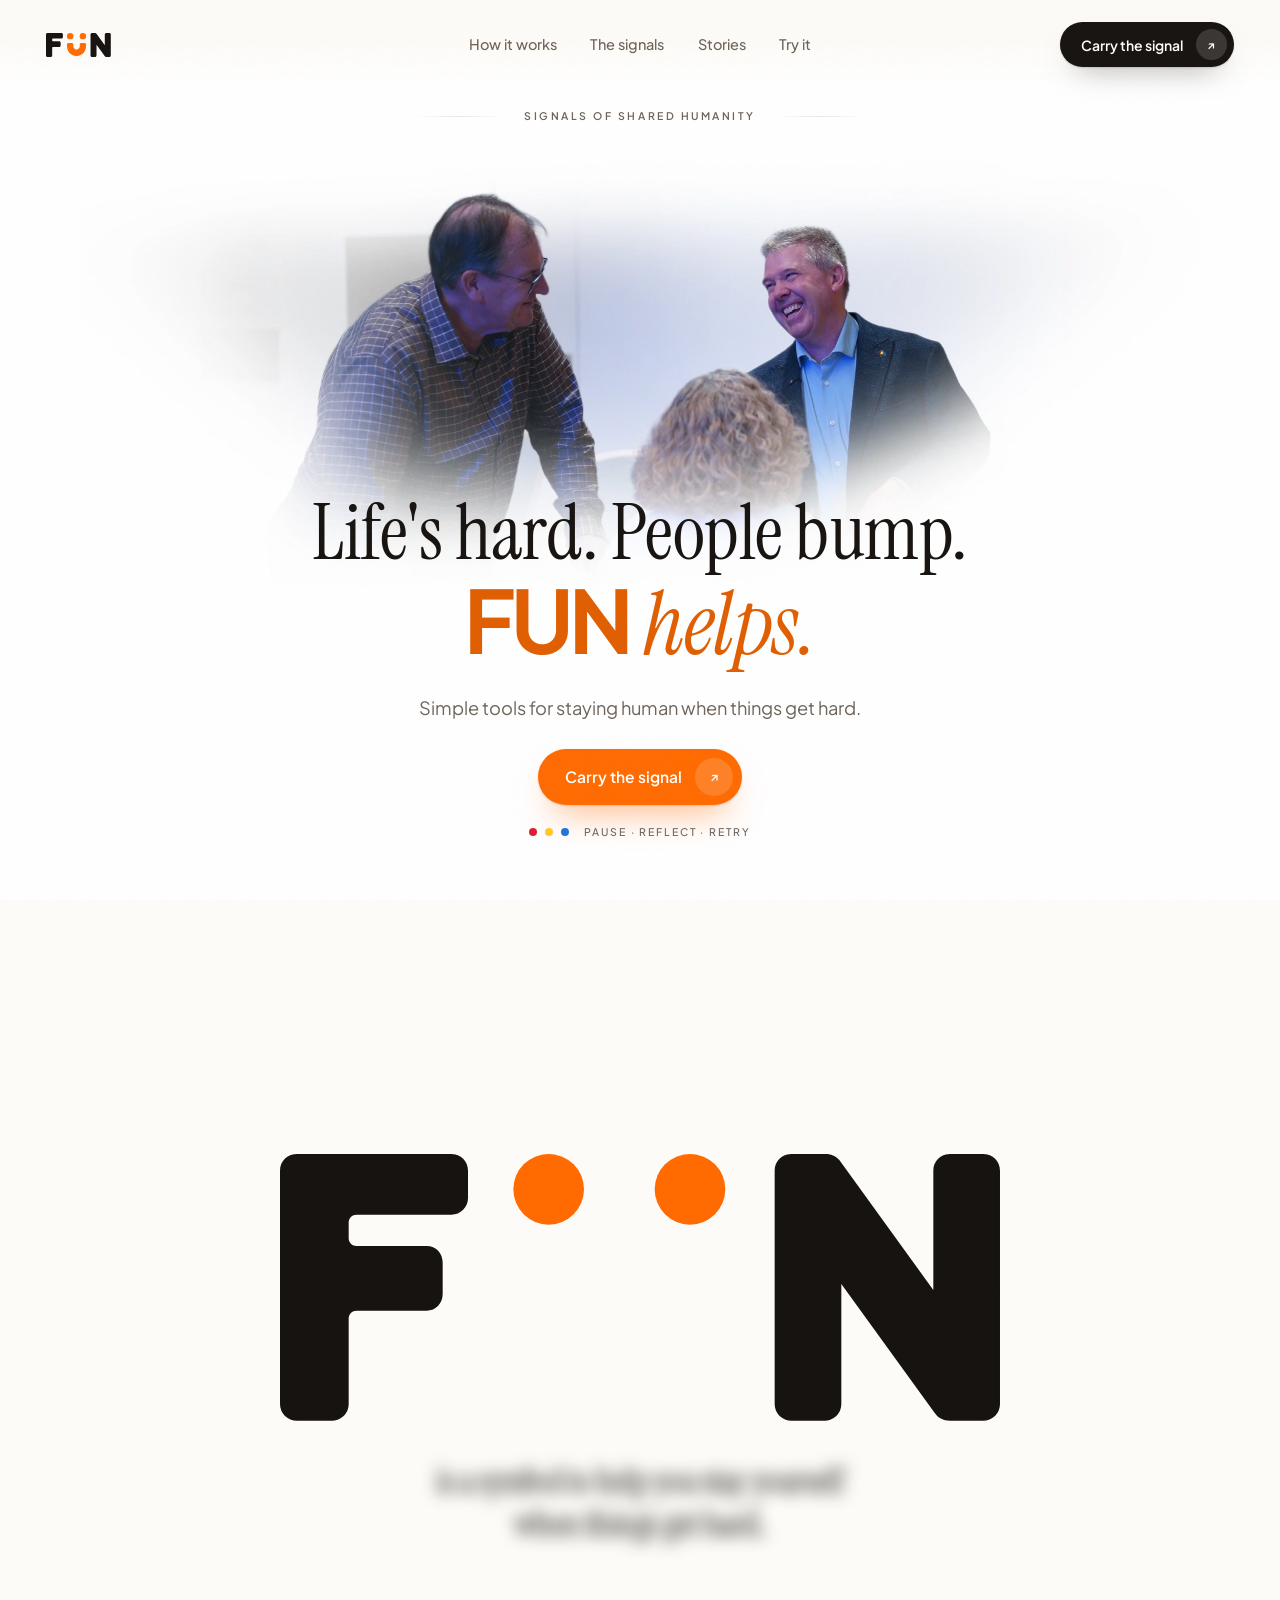
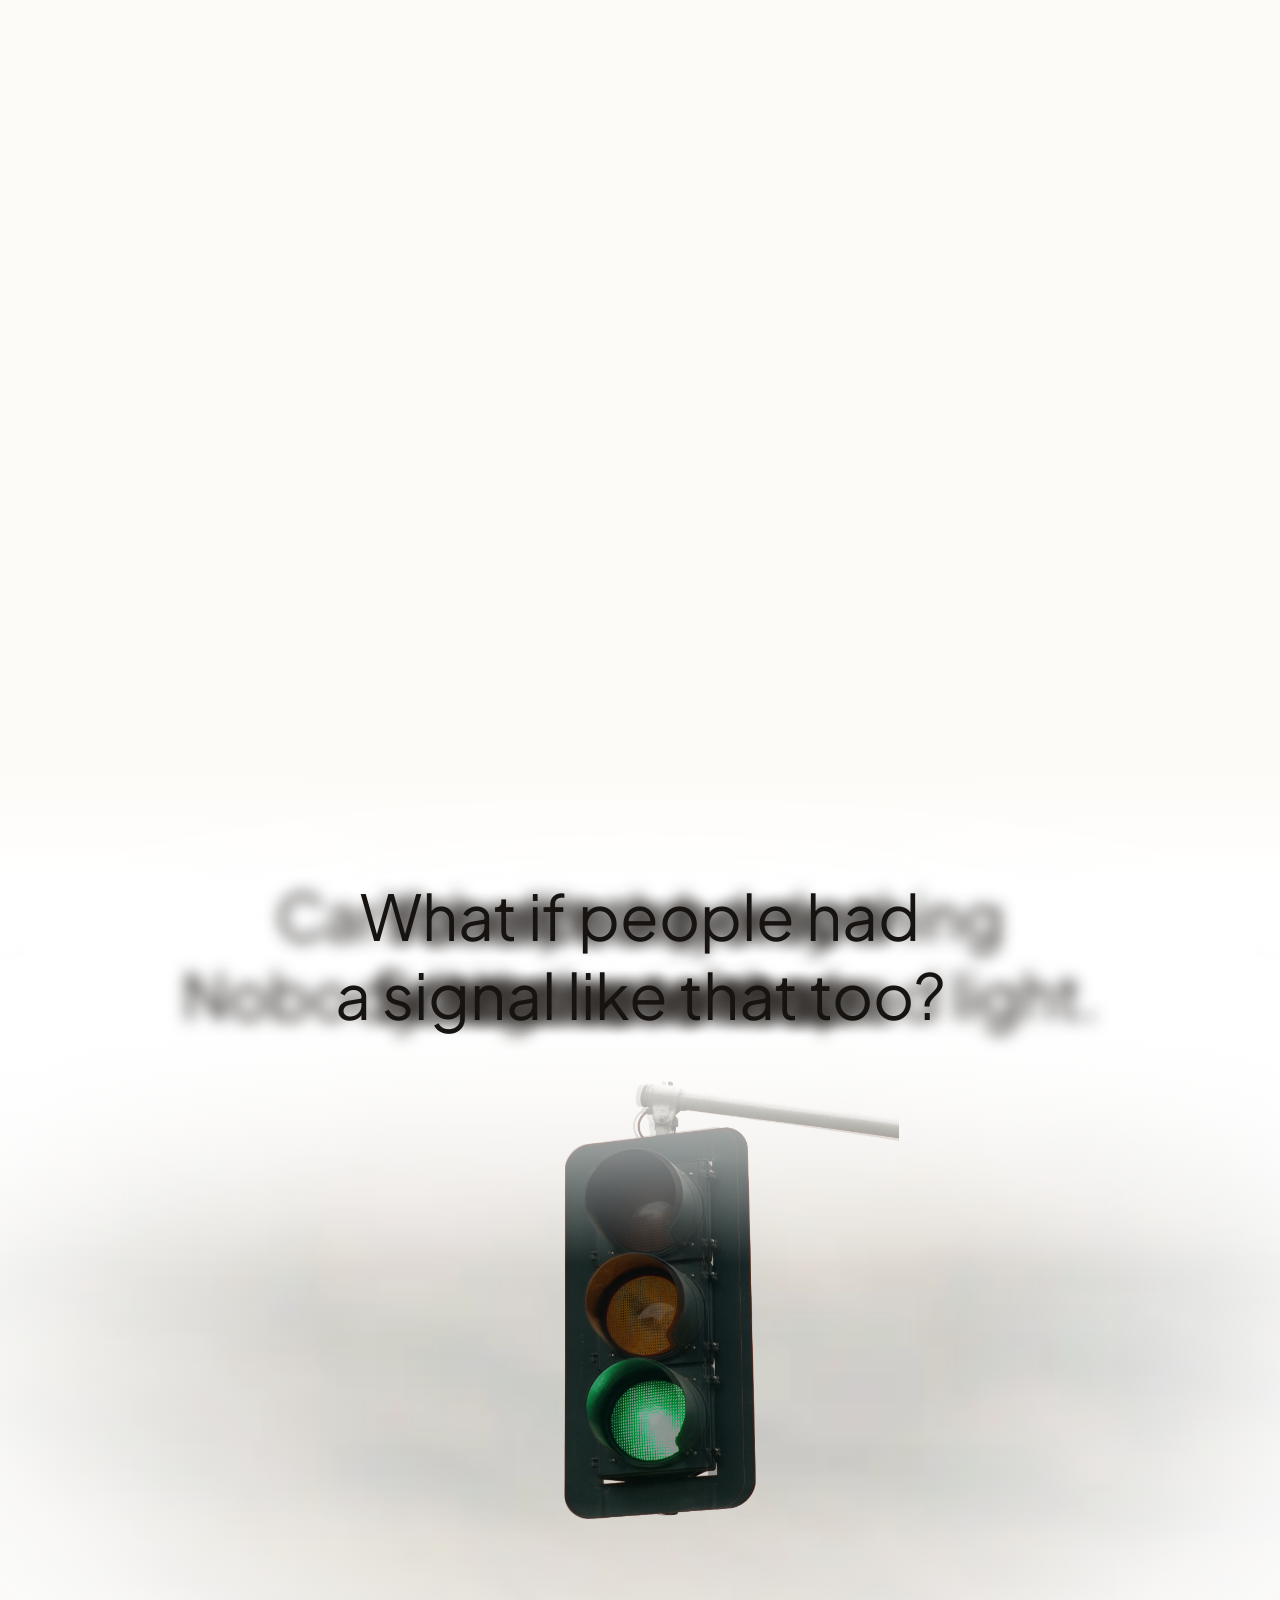
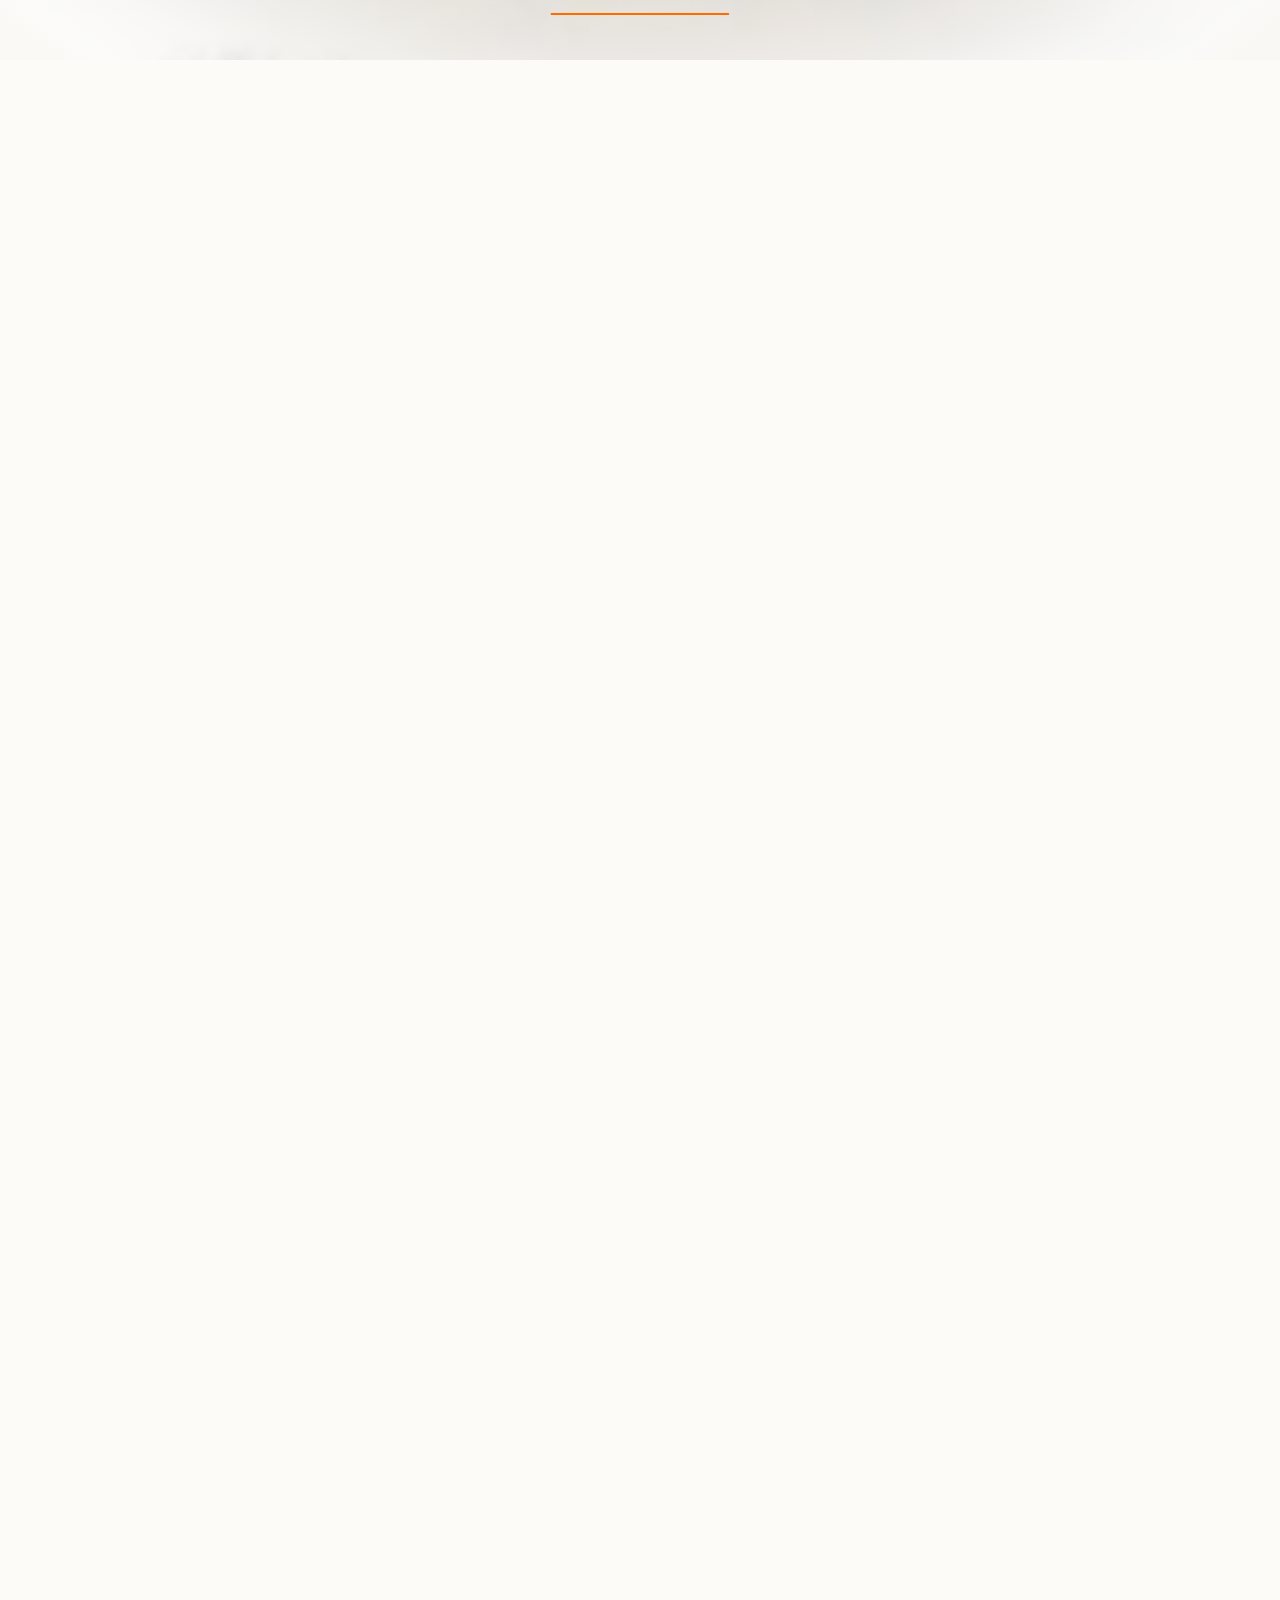
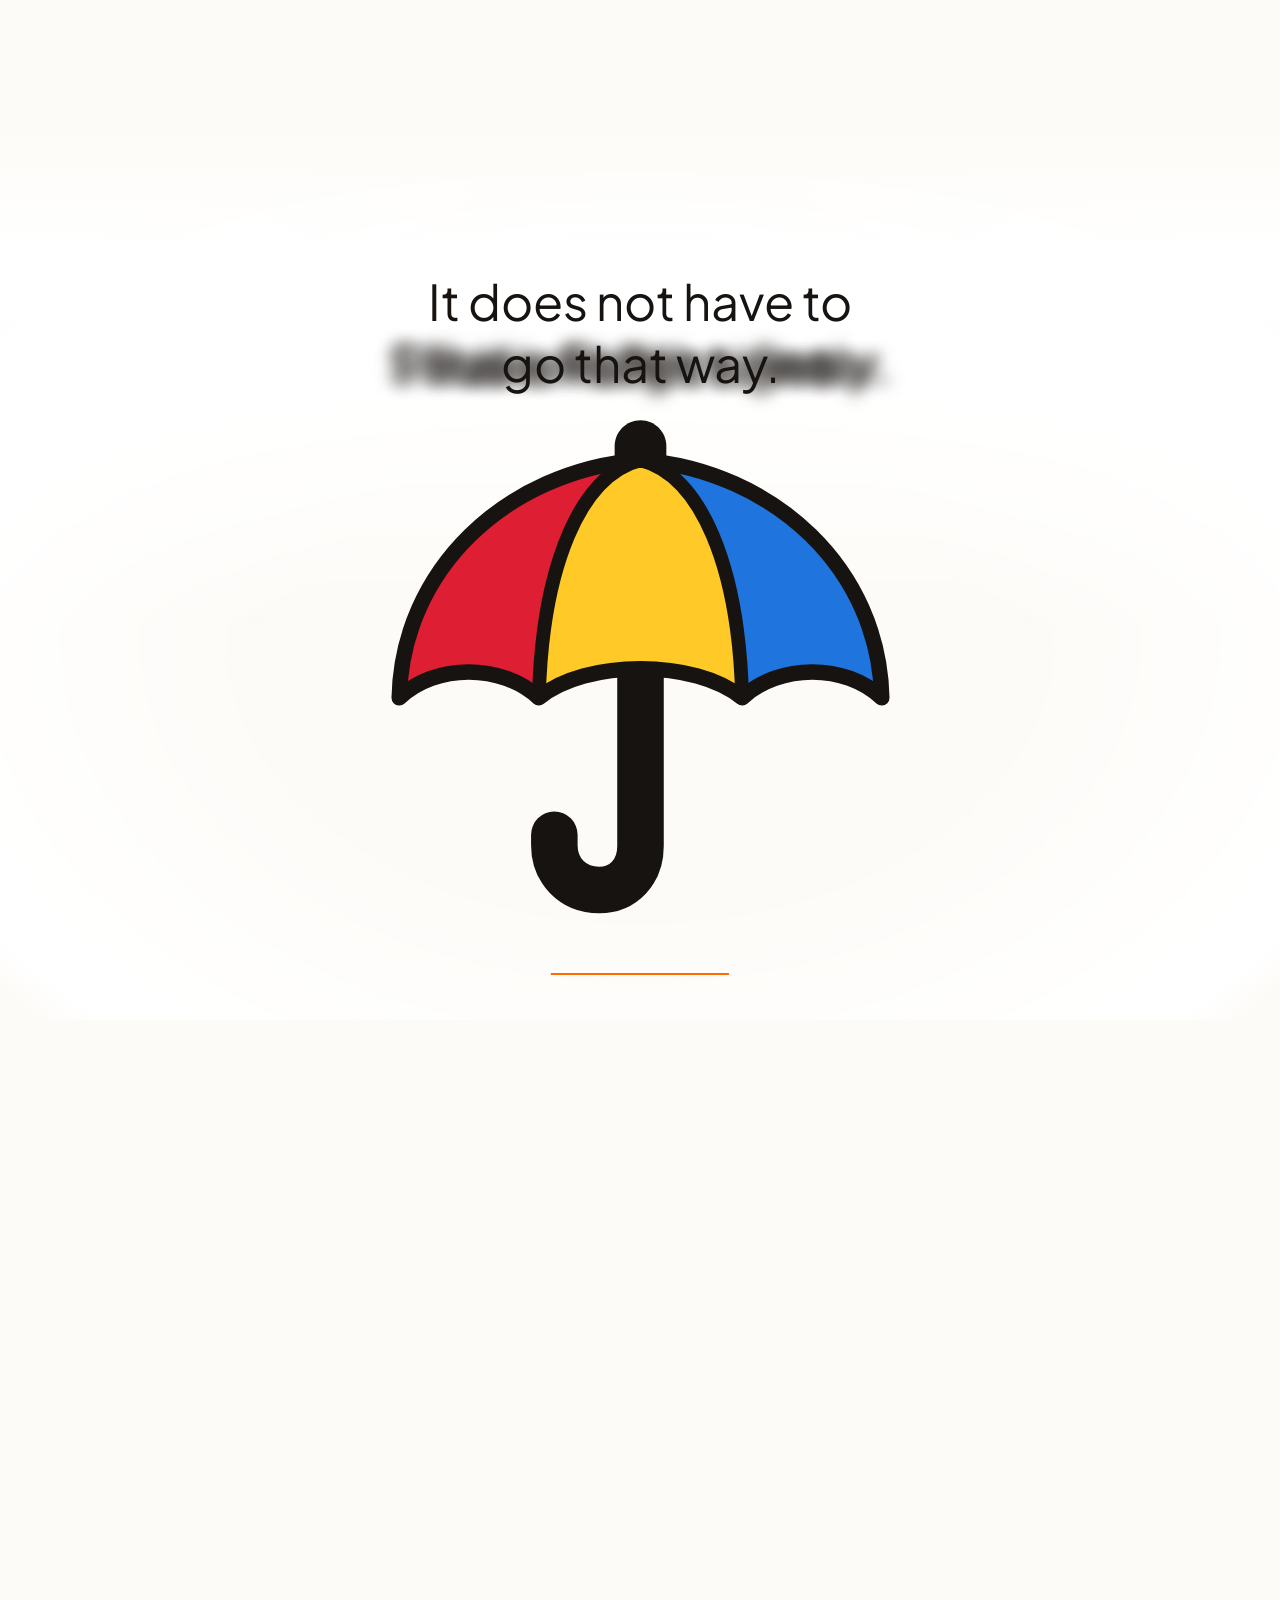
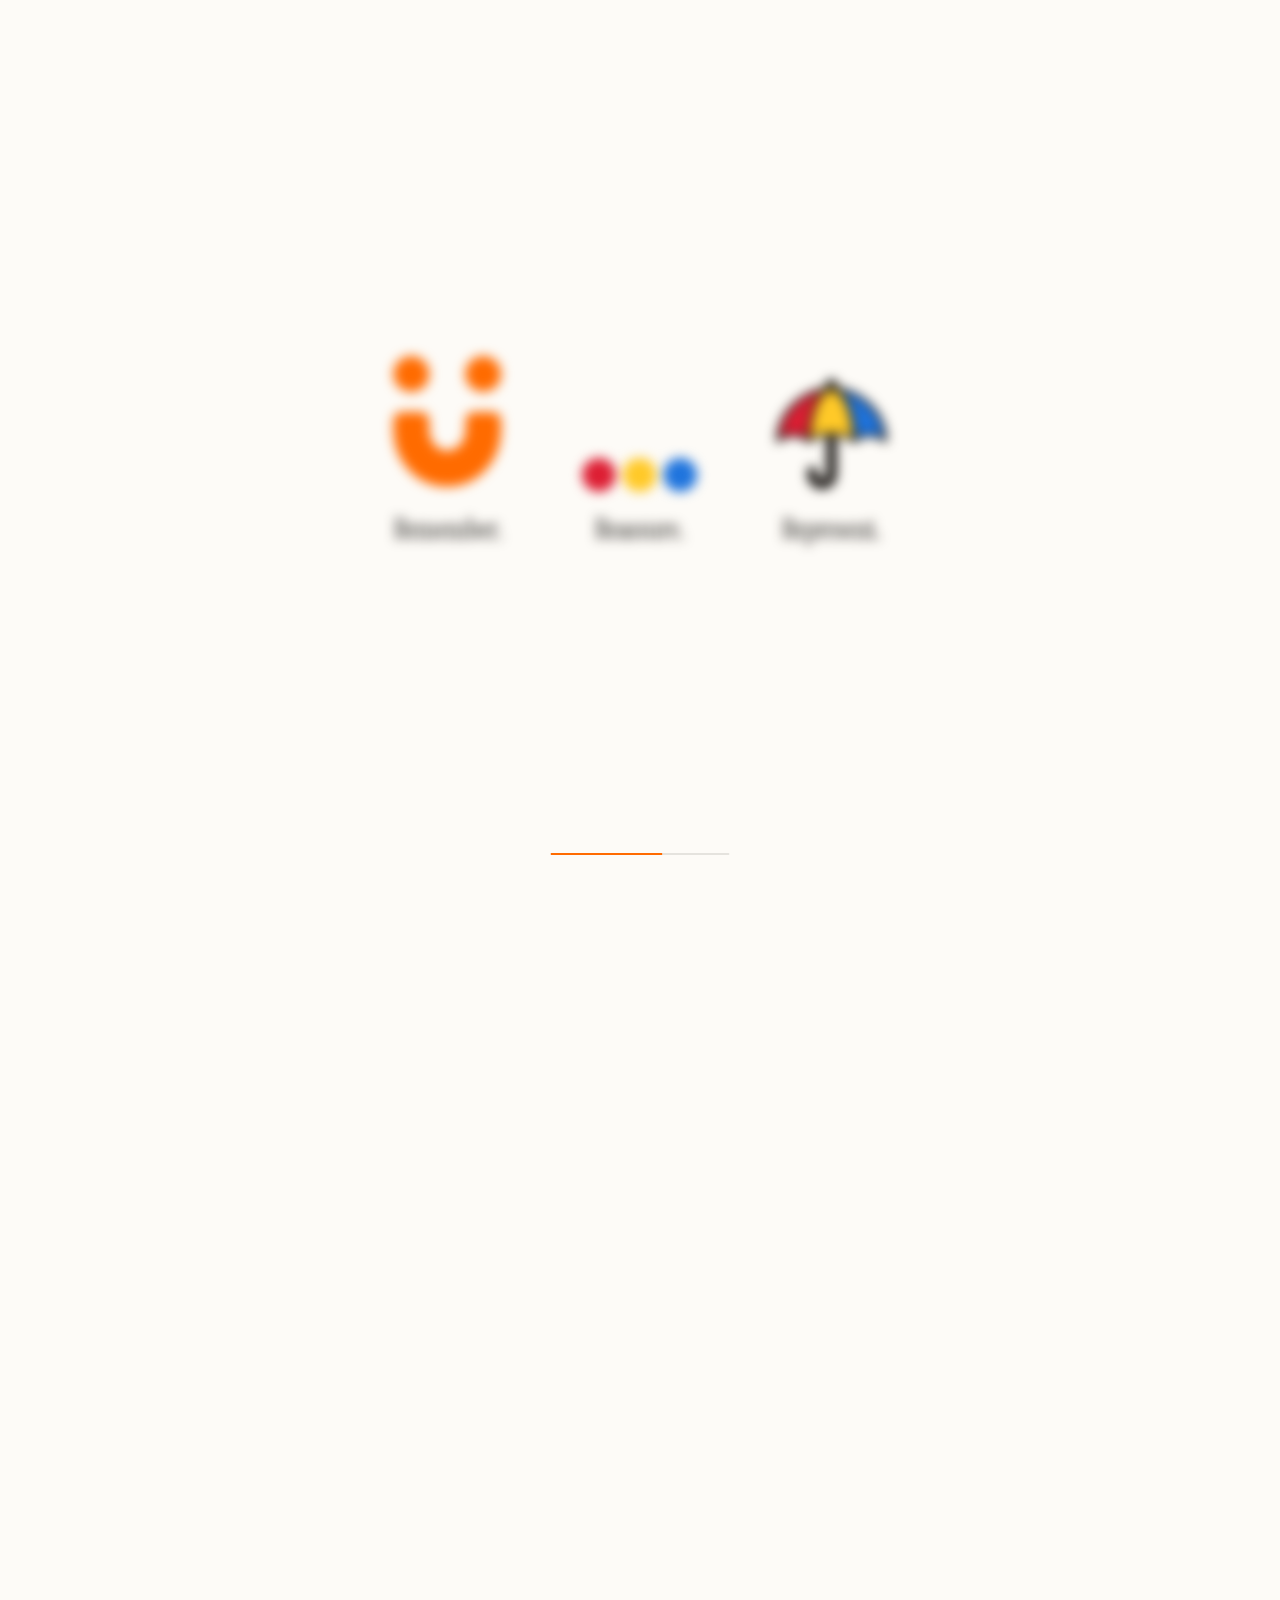
==== commit 9760f856: "Frames replace the video, copy hugs the picture, join page - The car clip is a 101-frame webp sequen" ====
--- a/index.html
+++ b/index.html
@@ -20,82 +20,8 @@
 <link rel="preconnect" href="https://fonts.googleapis.com">
 <link rel="preconnect" href="https://fonts.gstatic.com" crossorigin>
 <link rel="stylesheet" href="https://fonts.googleapis.com/css2?family=Instrument+Serif:ital@0;1&family=Plus+Jakarta+Sans:wght@400;500;600;700&display=swap">
+<link rel="stylesheet" href="site.css">
 <style>
-  :root {
-    --cream:#FDFBF7;
-    --ink:#171310;
-    --soft:#6F6459;
-    --hair:rgba(23,19,16,.10);
-    --orange:#FF6B00;
-    --orange-type:#E15E00;
-    --orange-ink:#8A3900;
-    --red:#DD1E33; --gold:#FFC928; --blue:#1F74DD;
-    --serif:"Instrument Serif", Georgia, serif;
-    --sans:"Plus Jakarta Sans", system-ui, sans-serif;
-    --ease:cubic-bezier(0.32,0.72,0,1);
-  }
-  * { box-sizing:border-box; }
-  html,body { margin:0; }
-  body { background:var(--cream); color:var(--ink); font-family:var(--sans); -webkit-font-smoothing:antialiased; }
-  ::selection { background:rgba(255,107,0,.2); }
-
-  .grain {
-    position:fixed; inset:0; z-index:60; pointer-events:none; opacity:.03;
-    background-image:url("data:image/svg+xml,%3Csvg xmlns='http://www.w3.org/2000/svg' width='160' height='160'%3E%3Cfilter id='n'%3E%3CfeTurbulence type='fractalNoise' baseFrequency='.85' numOctaves='3'/%3E%3C/filter%3E%3Crect width='160' height='160' filter='url(%23n)'/%3E%3C/svg%3E");
-  }
-
-  h1,h2,h3 { margin:0; font-family:var(--serif); font-weight:400; letter-spacing:-.02em; line-height:1.02; }
-  .h2 { font-size:clamp(2.3rem, 0.9rem + 3.8vw, 5rem); }
-  p { margin:0; }
-  .lede { font-size:clamp(1.05rem, 0.95rem + 0.45vw, 1.4rem); line-height:1.58; color:var(--soft); }
-  .wrap { width:min(1240px, calc(100% - 40px)); margin-inline:auto; }
-  .narrow { width:min(760px, calc(100% - 40px)); margin-inline:auto; }
-  .center { text-align:center; }
-
-  .eyebrow {
-    position:relative; z-index:8;
-    display:flex; align-items:center; justify-content:center; gap:20px;
-    font:600 10.5px/1 var(--sans); letter-spacing:.24em; text-transform:uppercase; color:var(--soft);
-  }
-  .eyebrow::before, .eyebrow::after {
-    content:""; height:1px; width:clamp(40px, 7vw, 110px);
-    background:linear-gradient(to right, transparent, var(--hair), transparent);
-  }
-
-  .cta {
-    display:inline-flex; align-items:center; gap:13px;
-    background:var(--ink); color:#fff; text-decoration:none;
-    font:600 14px/1 var(--sans); padding:7px 7px 7px 21px; border-radius:999px;
-    transition:transform .3s var(--ease), box-shadow .3s var(--ease);
-    box-shadow:0 1px 2px rgba(23,19,16,.14), 0 14px 30px -16px rgba(23,19,16,.55);
-    border:0; cursor:pointer;
-  }
-  .cta__i {
-    width:31px; height:31px; border-radius:999px; background:rgba(255,255,255,.15);
-    display:grid; place-items:center; font-size:12px; line-height:1;
-    transition:transform .3s var(--ease), background .3s var(--ease);
-  }
-  .cta:hover { transform:translateY(-1px); }
-  .cta:hover .cta__i { transform:translate(2px,-2px) scale(1.06); background:rgba(255,255,255,.24); }
-  .cta:active { transform:scale(.985); }
-  .cta:focus-visible { outline:3px solid var(--orange-ink); outline-offset:3px; }
-  .cta--orange { background:var(--orange); box-shadow:0 1px 2px rgba(150,64,0,.2), 0 18px 36px -16px rgba(255,107,0,.66); }
-  .cta--lg { font-size:15.5px; padding:9px 9px 9px 27px; }
-  .cta--lg .cta__i { width:38px; height:38px; font-size:13px; }
-
-  .nav {
-    position:fixed; z-index:50; top:0; left:0; right:0;
-    display:grid; grid-template-columns:1fr auto 1fr; align-items:center;
-    padding:22px clamp(20px, 3.6vw, 54px);
-    background:linear-gradient(to bottom, var(--cream) 42%, rgba(253,251,247,0));
-  }
-  .brand { display:flex; align-items:center; justify-self:start; text-decoration:none; }
-  .brand svg { height:24px; width:auto; display:block; }
-  .navlinks { display:flex; align-items:center; gap:clamp(20px, 2.6vw, 38px); justify-self:center; }
-  .navlinks a { font:500 14.5px/1 var(--sans); color:var(--soft); text-decoration:none; transition:color .2s var(--ease); }
-  .navlinks a:hover { color:var(--ink); }
-  .navend { justify-self:end; }
-  @media (max-width:900px){ .navlinks { display:none; } }
 
   /* -------------------------------------------------------------- hero */
   .hero { position:relative; min-height:100dvh; display:grid; place-items:center; overflow:hidden; padding:88px 20px 40px; }
@@ -129,9 +55,6 @@
   .pstep i { width:20px; height:20px; border-radius:50%; flex:none; display:block; }
   .pstep b { font-family:var(--serif); font-weight:400; font-size:1.25rem; }
   .pstep span { color:var(--soft); }
-  .foot { padding:56px 0 72px; text-align:center; font:500 13.5px/1.6 var(--sans); color:var(--soft); }
-  .foot a { color:var(--soft); text-underline-offset:4px; }
-  .foot a:hover { color:var(--ink); }
 
   .bezel { padding:10px; border-radius:30px; background:rgba(23,19,16,.035); box-shadow:inset 0 0 0 1px rgba(23,19,16,.06); }
   .bezel__in {
@@ -197,7 +120,7 @@
     <a href="#pressure">How it works</a><a href="#signals">The signals</a><a href="#stories">Stories</a><a href="#try">Try it</a>
   </span>
   <span class="navend fade" style="--d:.25s">
-    <a class="cta" href="#carry">Carry the signal <span class="cta__i" aria-hidden="true">↗</span></a>
+    <a class="cta" href="join.html">Carry the signal <span class="cta__i" aria-hidden="true">↗</span></a>
   </span>
 </nav>
 
@@ -220,7 +143,7 @@
         </h1>
         <p class="sub fade" style="--d:1.75s">Simple tools for staying human when things get hard.</p>
         <div class="act fade" style="--d:1.95s">
-          <a class="cta cta--lg cta--orange" href="#carry">Carry the signal <span class="cta__i" aria-hidden="true">↗</span></a>
+          <a class="cta cta--lg cta--orange" href="join.html">Carry the signal <span class="cta__i" aria-hidden="true">↗</span></a>
         </div>
         <div class="signals fade" style="--d:2.15s">
           <i style="background:var(--red)"></i><i style="background:var(--gold)"></i><i style="background:var(--blue)"></i>
@@ -262,10 +185,10 @@
 
 <section class="scene scene--full" data-scene data-len="640" id="pressure">
   <div class="scene__pin"><div class="scene__inner">
-    <div class="cam" id="lcam">
+    <div class="cam" id="lcam" data-shift="0.06" data-over="1.15">
       <div class="cam__world" id="lworld">
-        <video class="cam__clip" id="clip" muted playsinline preload="auto" width="1920" height="1080"
-               aria-label="Two cars approaching the same intersection with no signal between them."></video>
+        <canvas class="cam__clip" id="clip" width="1280" height="710" role="img"
+                aria-label="Two cars, both stopped, then both moving into the same intersection with no signal between them."></canvas>
         <div class="cam__fade" aria-hidden="true"></div>
         <!-- the traffic light, cut out of its own sky and hung over the
              intersection. it is the signal the scene is about to lose. -->
@@ -293,7 +216,7 @@
 <!-- ====================================== THE TURN: camera pull-back -->
 <section class="scene scene--full" data-scene data-len="520" id="turn">
   <div class="scene__pin"><div class="scene__inner">
-    <div class="cam" id="cam">
+    <div class="cam" id="cam" data-shift="0.20" data-over="1.35">
       <div class="cam__world" id="world">
         <img class="cam__photo" src="assets/hero-clean.webp" width="1920" height="1080"
              alt="Darren Nielson laughing with two guests at FUNFest.">
@@ -400,7 +323,7 @@
 <!-- ============================================= THE MAP: a drawn vision -->
 <section class="scene scene--full" data-scene data-len="400" id="map">
   <div class="scene__pin"><div class="scene__inner">
-    <div class="cam" id="mcam">
+    <div class="cam" id="mcam" data-shift="0.02" data-over="1.7">
       <div class="cam__world" id="mworld">
         <div class="globe">
           <picture>
@@ -478,14 +401,9 @@
     <h2 class="h2" style="margin-top:26px">Wear it, draw it,<br>or just remember it.</h2>
     <p class="lede" style="margin:26px auto 0; max-width:42ch">It does not prove anything about you. It only says what you intend.</p>
     <div class="act" style="margin-top:36px">
-      <button class="cta cta--lg cta--orange" type="button" id="keep" aria-controls="practice" aria-expanded="false">Carry the signal <span class="cta__i" aria-hidden="true">↗</span></button>
+      <a class="cta cta--lg cta--orange" href="join.html">Carry the signal <span class="cta__i" aria-hidden="true">↗</span></a>
     </div>
     <p class="quietlink"><a href="#" id="donate">or support FUN directly</a></p>
-    <div class="practice" id="practice" hidden>
-      <div class="pstep"><i style="background:var(--red)"></i><span><b>Pause.</b> One breath, before you answer.</span></div>
-      <div class="pstep"><i style="background:var(--gold)"></i><span><b>Reflect.</b> What else could this mean?</span></div>
-      <div class="pstep"><i style="background:var(--blue)"></i><span><b>Retry.</b> Say it again, better.</span></div>
-    </div>
   </div>
   <footer class="foot">
     <p>FUN NGO Inc. · <a href="legal/privacy.html">Privacy</a> · <a href="legal/terms.html">Terms</a> · <a href="legal/accessibility.html">Accessibility</a></p>
@@ -516,14 +434,40 @@
     };
   });
 
-  /* the pressure clip is scrubbed by its own scene */
+  /* The pressure clip is a frame sequence drawn to a canvas. It scrubs the
+     same on every device, phones included, and never waits on a video seek.
+     Frame 1 loads at once, so the stopped cars are there before the scene;
+     the rest load as the scene comes into reach. */
   var clip = document.getElementById("clip");
   var clipScene = document.getElementById("pressure");
-  var clipReady = false, haveT = 0;
-  if (clip) {
-    clip.src = matchMedia("(max-width: 760px)").matches ? "assets/pressure-m.mp4" : "assets/pressure.mp4";
-    clip.addEventListener("loadedmetadata", function () { clipReady = true; try { clip.currentTime = 0.001; } catch (e) {} });
-  }
+  var ctx2d = clip && clip.getContext && clip.getContext("2d");
+  var narrowScreen = matchMedia("(max-width: 760px)").matches;
+  var FR = { dir: narrowScreen ? "assets/frames/m/" : "assets/frames/d/", n: 101, w: narrowScreen ? 720 : 1280, h: narrowScreen ? 400 : 710 };
+  var frames = [], framesStarted = false, drawnIdx = -1, haveT = 0;
+  if (clip) { clip.width = FR.w; clip.height = FR.h; }
+  addEventListener("load", function () { setTimeout(function () { loadFrames(); }, 3500); });
+  function pad3(i) { return (i < 10 ? "00" : i < 100 ? "0" : "") + i; }
+  function drawFrame(i) {
+    if (!ctx2d) return;
+    var j = i, k = 0;
+    /* nearest loaded frame, so a half-loaded sequence still scrubs */
+    while (!frames[j] && k < 12) { k++; j = k % 2 ? i - ((k + 1) >> 1) : i + (k >> 1); }
+    if (!frames[j] || j === drawnIdx) return;
+    ctx2d.drawImage(frames[j], 0, 0, FR.w, FR.h);
+    drawnIdx = j;
+  }
+  function loadFrame(i, then) {
+    var im = new Image();
+    im.decoding = "async";
+    im.onload = function () { frames[i] = im; if (then) then(i); };
+    im.src = FR.dir + pad3(i + 1) + ".webp";
+  }
+  function loadFrames() {
+    if (framesStarted) return;
+    framesStarted = true;
+    for (var i = 1; i < FR.n; i++) loadFrame(i, function (i) { if (drawnIdx < 0 || Math.abs(i - drawnIdx) <= 1) drawFrame(Math.max(0, drawnIdx)); });
+  }
+  if (clip) loadFrame(0, function () { drawFrame(0); });
 
   /* the camera: photograph and pin share one world, so the pin cannot drift */
   var cam = document.getElementById("cam"), world = document.getElementById("world");
@@ -550,23 +494,26 @@
     var W = camEl.clientWidth, H = camEl.clientHeight;
     if (memo.W === W && memo.H === H && !memo.dirty) return memo;
     var navB = navEl ? navEl.getBoundingClientRect().bottom : 84;
-    /* under reduced motion the camera box is its own small stage, so the
-       frame simply fills it */
     document.documentElement.style.setProperty("--navB", navB.toFixed(1) + "px");
-    /* the copy leads, under the nav. the frame takes the room beneath it. */
-    var top = reduce ? 0 : (beatsEl ? beatsEl.offsetTop + beatsEl.offsetHeight + 18 : H * 0.34);
+    /* the copy leads, under the nav, and the frame hangs directly from it:
+       its top edge is tucked a little under the words (data-shift, a share
+       of its height that is feather or sky anyway), so word and picture read
+       as one thing. On a phone the photo and the globe are cut closer
+       (data-over) so they fill the width instead of sitting small. */
+    var shift = +(camEl.getAttribute("data-shift") || 0), over = +(camEl.getAttribute("data-over") || 1);
+    var narrow = W < 760;
+    var top = reduce ? 0 : (beatsEl ? beatsEl.offsetTop + beatsEl.offsetHeight + 10 : H * 0.34);
     var bottom = reduce ? H : H - 28;
-    var gutter = Math.max(20, W * 0.04);
+    var gutter = narrow ? 0 : Math.max(20, W * 0.04);
     var ar = 16 / 9, safeW = W - 2 * gutter, safeH = Math.max(bottom - top, 120);
-    /* the frame may run a little past the foot of the viewport: that part is
-       feather and road. what matters is framed inside the safe area itself. */
-    var ih = Math.min(safeH * (reduce ? 1 : 1.12), safeW / ar), iw = ih * ar;
-    var ox = (W - iw) / 2, oy = top + Math.max(0, (safeH - ih) / 2);
+    var ih = Math.min(safeH * (reduce ? 1 : 1.12), (narrow ? over : 1) * safeW / ar), iw = ih * ar;
+    var ox = (W - iw) / 2, oy = reduce ? top + (safeH - ih) / 2 : top - shift * ih;
     worldEl.style.left = ox + "px"; worldEl.style.top = oy + "px";
     worldEl.style.width = iw + "px"; worldEl.style.height = ih + "px";
     camEl.style.setProperty("--safe-t", top.toFixed(1) + "px");
     camEl.style.setProperty("--safe-b", (H - bottom).toFixed(1) + "px");
-    memo.W = W; memo.H = H; memo.iw = iw; memo.ih = ih; memo.ox = ox; memo.oy = oy;
+    camEl.style.setProperty("--flat", Math.round(Math.min(safeH * 0.88, 520, W * 0.62)) + "px");
+    memo.W = W; memo.H = H; memo.iw = iw; memo.ih = ih; memo.ox = ox; memo.oy = oy; memo.top = top;
     memo.cx = W / 2; memo.cy = top + safeH / 2; memo.safeH = safeH; memo.dirty = false;
     memo.stamp = ++fitStamp;
     return memo;
@@ -577,7 +524,7 @@
   addEventListener("load", refit);
   if (document.fonts && document.fonts.ready) document.fonts.ready.then(refit);
 
-  var camStamp = -1, ZMAX = 40;
+  var camStamp = -1, ZMAX = 40, FCX = 0, FCY = 0;
   function setVar(el, name, v) { if (el.__v !== v) { el.style.setProperty(name, v); el.__v = v; } }
 
   function progressOf(el) {
@@ -613,8 +560,10 @@
       var L = fitWorld(cam, world, camBeats, camMemo);
       /* the close-up is the flat mark's own size, so one becomes the other in place */
       if (L.stamp !== camStamp && flatSvg) {
-        var fr = flatSvg.getBoundingClientRect(), fw = Math.min(fr.width, fr.height);
+        var fr = flatSvg.getBoundingClientRect(), cr = cam.getBoundingClientRect(), fw = Math.min(fr.width, fr.height);
         ZMAX = Math.max(8, fw * 0.92 / (PINW * L.iw));
+        /* the pin close-up sits exactly where the flat mark sits */
+        FCX = fr.left + fr.width / 2 - cr.left; FCY = fr.top + fr.height / 2 - cr.top;
         camStamp = L.stamp;
       }
 
@@ -626,8 +575,8 @@
       /* 2. the camera holds close, pulls back, holds wide */
       var k = smooth(clamp01((p - 0.24) / 0.58));
       var Z = lerp(ZMAX, 1, k);
-      var tx = lerp(L.cx - L.ox - ZMAX * LX * L.iw, 0, k);
-      var ty = lerp(L.cy - L.oy - ZMAX * LY * L.ih, 0, k);
+      var tx = lerp(FCX - L.ox - ZMAX * LX * L.iw, 0, k);
+      var ty = lerp(FCY - L.oy - ZMAX * LY * L.ih, 0, k);
       world.style.transform = "translate(" + tx.toFixed(1) + "px," + ty.toFixed(1) + "px) scale(" + Z.toFixed(3) + ")";
       if (photoEl) photoEl.style.filter = "blur(" + (lerp(0.5, 0, smooth(clamp01(k / 0.4)))).toFixed(3) + "px)";
       /* the viewport feather carries the close-up and eases off as the frame
@@ -686,9 +635,11 @@
   /* ------------------------------- the signal, then the loss of it */
   var lcam = document.getElementById("lcam"), lworld = document.getElementById("lworld"), lightEl = document.getElementById("light");
   var lBeats = lcam && lcam.parentNode.querySelector(".beats");
-  var lP = 0, lStamp = -1, LZ = 3.6, lAX = 0, lAY = 0;
+  var lP = 0, lStamp = -1, LZ = 3.6, lAX = 0, lAY = 0, lH = 1;
   function lightScene() {
     if (!lcam || !lworld || !lightEl) return;
+    /* the rest of the frames load as the scene comes within reach */
+    if (!framesStarted && clipScene.getBoundingClientRect().top < innerHeight * 2.5) loadFrames();
     var raw = progressOf(clipScene);
     lP = reduce ? raw : lerp(lP, raw, 0.14);
     var p = lP, L = fitWorld(lcam, lworld, lBeats, lMemo), s = lightEl.style;
@@ -699,6 +650,7 @@
       lAY = lightEl.offsetTop + lightEl.offsetHeight * 0.493;
       var lh = Math.max(1, lightEl.offsetHeight), lw = Math.max(1, lightEl.offsetWidth);
       LZ = Math.min(L.safeH * 0.92 / lh, L.H * 0.62 / lh, (L.W - 40) * 0.86 / lw);
+      lH = lh;
       lStamp = L.stamp;
     }
 
@@ -712,7 +664,8 @@
     if (!reduce) {
       var k = smooth(clamp01((p - 0.08) / 0.30));
       var Z = lerp(LZ, 1, k);
-      var tx = lerp(L.cx - L.ox - LZ * lAX, 0, k), ty = lerp(L.cy - L.oy - LZ * lAY, 0, k);
+      /* close, the light hangs right under the words */
+      var tx = lerp(L.cx - L.ox - LZ * lAX, 0, k), ty = lerp(L.top + 16 + LZ * lH / 2 - L.oy - LZ * lAY, 0, k);
       lworld.style.transform = "translate(" + tx.toFixed(1) + "px," + ty.toFixed(1) + "px) scale(" + Z.toFixed(3) + ")";
       if (clip) clip.style.filter = "blur(" + (lerp(0.45, 0, smooth(clamp01(k / 0.5)))).toFixed(3) + "px)";
       setVar(lcam, "--vig", lerp(1, 0.35, k).toFixed(3));
@@ -721,11 +674,11 @@
     /* then the signal is taken away */
     s.opacity = (1 - smooth(clamp01((p - 0.40) / 0.08))).toFixed(3);
 
-    /* and the cars go. the clip reaches closest approach and holds there. */
-    if (clip && clipReady && clip.duration) {
-      var want = clamp01((p - 0.46) / 0.34) * (clip.duration - 0.05);
+    /* and the cars go. the last frame is the closest approach, and it holds. */
+    if (clip) {
+      var want = clamp01((p - 0.46) / 0.34);
       haveT = reduce ? want : lerp(haveT, want, 0.18);
-      if (Math.abs(haveT - clip.currentTime) > 0.012 && !clip.seeking) { try { clip.currentTime = haveT; } catch (e) {} }
+      drawFrame(Math.round(haveT * (FR.n - 1)));
     }
     /* the one word that changes under the reader */
     clipScene.style.setProperty("--sw", smooth(clamp01((p - 0.625) / 0.028)).toFixed(3));
@@ -781,20 +734,6 @@
     show(0);
   })();
 
-  /* the close performs the practice rather than linking away */
-  var btn = document.getElementById("keep"), box = document.getElementById("practice");
-  if (btn && box) {
-    btn.addEventListener("click", function () {
-      box.hidden = false;
-      btn.setAttribute("aria-expanded", "true");
-      btn.disabled = true;
-      var ic = btn.querySelector(".cta__i"); if (ic) ic.remove();
-      btn.firstChild.textContent = "Pause. Reflect. Retry.";
-      box.querySelectorAll(".pstep").forEach(function (s, i) {
-        setTimeout(function () { s.classList.add("on"); }, reduce ? 0 : i * 520);
-      });
-    });
-  }
 })();
 </script>
 </body>
--- a/site.css
+++ b/site.css
@@ -0,0 +1,80 @@
+/* shared by every page: tokens, type, nav, buttons, footer */
+:root {
+  --cream:#FDFBF7;
+  --ink:#171310;
+  --soft:#6F6459;
+  --hair:rgba(23,19,16,.10);
+  --orange:#FF6B00;
+  --orange-type:#E15E00;
+  --orange-ink:#8A3900;
+  --red:#DD1E33; --gold:#FFC928; --blue:#1F74DD;
+  --serif:"Instrument Serif", Georgia, serif;
+  --sans:"Plus Jakarta Sans", system-ui, sans-serif;
+  --ease:cubic-bezier(0.32,0.72,0,1);
+}
+* { box-sizing:border-box; }
+html,body { margin:0; }
+body { background:var(--cream); color:var(--ink); font-family:var(--sans); -webkit-font-smoothing:antialiased; }
+::selection { background:rgba(255,107,0,.2); }
+
+.grain {
+  position:fixed; inset:0; z-index:60; pointer-events:none; opacity:.03;
+  background-image:url("data:image/svg+xml,%3Csvg xmlns='http://www.w3.org/2000/svg' width='160' height='160'%3E%3Cfilter id='n'%3E%3CfeTurbulence type='fractalNoise' baseFrequency='.85' numOctaves='3'/%3E%3C/filter%3E%3Crect width='160' height='160' filter='url(%23n)'/%3E%3C/svg%3E");
+}
+
+h1,h2,h3 { margin:0; font-family:var(--serif); font-weight:400; letter-spacing:-.02em; line-height:1.02; }
+.h2 { font-size:clamp(2.3rem, 0.9rem + 3.8vw, 5rem); }
+p { margin:0; }
+.lede { font-size:clamp(1.05rem, 0.95rem + 0.45vw, 1.4rem); line-height:1.58; color:var(--soft); }
+.wrap { width:min(1240px, calc(100% - 40px)); margin-inline:auto; }
+.narrow { width:min(760px, calc(100% - 40px)); margin-inline:auto; }
+.center { text-align:center; }
+
+.eyebrow {
+  position:relative; z-index:8;
+  display:flex; align-items:center; justify-content:center; gap:20px;
+  font:600 10.5px/1 var(--sans); letter-spacing:.24em; text-transform:uppercase; color:var(--soft);
+}
+.eyebrow::before, .eyebrow::after {
+  content:""; height:1px; width:clamp(40px, 7vw, 110px);
+  background:linear-gradient(to right, transparent, var(--hair), transparent);
+}
+
+.cta {
+  display:inline-flex; align-items:center; gap:13px;
+  background:var(--ink); color:#fff; text-decoration:none;
+  font:600 14px/1 var(--sans); padding:7px 7px 7px 21px; border-radius:999px;
+  transition:transform .3s var(--ease), box-shadow .3s var(--ease);
+  box-shadow:0 1px 2px rgba(23,19,16,.14), 0 14px 30px -16px rgba(23,19,16,.55);
+  border:0; cursor:pointer;
+}
+.cta__i {
+  width:31px; height:31px; border-radius:999px; background:rgba(255,255,255,.15);
+  display:grid; place-items:center; font-size:12px; line-height:1;
+  transition:transform .3s var(--ease), background .3s var(--ease);
+}
+.cta:hover { transform:translateY(-1px); }
+.cta:hover .cta__i { transform:translate(2px,-2px) scale(1.06); background:rgba(255,255,255,.24); }
+.cta:active { transform:scale(.985); }
+.cta:focus-visible { outline:3px solid var(--orange-ink); outline-offset:3px; }
+.cta--orange { background:var(--orange); box-shadow:0 1px 2px rgba(150,64,0,.2), 0 18px 36px -16px rgba(255,107,0,.66); }
+.cta--lg { font-size:15.5px; padding:9px 9px 9px 27px; }
+.cta--lg .cta__i { width:38px; height:38px; font-size:13px; }
+
+.nav {
+  position:fixed; z-index:50; top:0; left:0; right:0;
+  display:grid; grid-template-columns:1fr auto 1fr; align-items:center;
+  padding:22px clamp(20px, 3.6vw, 54px);
+  background:linear-gradient(to bottom, var(--cream) 42%, rgba(253,251,247,0));
+}
+.brand { display:flex; align-items:center; justify-self:start; text-decoration:none; }
+.brand svg { height:24px; width:auto; display:block; }
+.navlinks { display:flex; align-items:center; gap:clamp(20px, 2.6vw, 38px); justify-self:center; }
+.navlinks a { font:500 14.5px/1 var(--sans); color:var(--soft); text-decoration:none; transition:color .2s var(--ease); }
+.navlinks a:hover { color:var(--ink); }
+.navend { justify-self:end; }
+@media (max-width:900px){ .navlinks { display:none; } }
+
+.foot { padding:56px 0 72px; text-align:center; font:500 13.5px/1.6 var(--sans); color:var(--soft); }
+.foot a { color:var(--soft); text-underline-offset:4px; }
+.foot a:hover { color:var(--ink); }
--- a/scenes.css
+++ b/scenes.css
@@ -232,7 +232,7 @@
   position:absolute; inset:0; pointer-events:none;
   background:
     radial-gradient(ellipse 70% 70% at 50% 50%, transparent 50%, rgba(253,251,247,.35) 72%, rgba(253,251,247,.7) 100%),
-    linear-gradient(to bottom, var(--cream) 0%, rgba(253,251,247,.85) 5%, rgba(253,251,247,.4) 12%, transparent 22%),
+    linear-gradient(to bottom, var(--cream) 0%, rgba(253,251,247,.85) 3%, rgba(253,251,247,.4) 7%, transparent 13%),
     linear-gradient(to top,    var(--cream) 0%, rgba(253,251,247,.85) 8%, rgba(253,251,247,.4) 17%, transparent 30%),
     linear-gradient(to right,  var(--cream) 0%, rgba(253,251,247,.85) 5%, rgba(253,251,247,.4) 12%, transparent 22%),
     linear-gradient(to left,   var(--cream) 0%, rgba(253,251,247,.85) 5%, rgba(253,251,247,.4) 12%, transparent 22%);
@@ -250,10 +250,17 @@
 /* the flat mark lives in the same safe area as the frame, so it is never
    under the copy and the pin can take its place exactly */
 .scene--full .cam__flat {
-  z-index:4; display:flex; align-items:center; justify-content:center;
-  inset:var(--safe-t,90px) 0 var(--safe-b,300px) 0;
-}
-.scene--full .cam__flat svg { height:min(88%,520px); width:auto; max-width:min(60%,520px); }
+  z-index:4; display:flex; align-items:flex-start; justify-content:center;
+  inset:var(--safe-t,90px) 0 var(--safe-b,300px) 0; padding-top:6px;
+}
+.scene--full .cam__flat svg { width:var(--flat,360px); height:var(--flat,360px); }
+/* a phone crops the frame at the viewport's sides, so those sides go to fog */
+@media (max-width:760px){
+  .scene--full .cam {
+    -webkit-mask-image:linear-gradient(to right, transparent 0, #000 7%, #000 93%, transparent 100%);
+            mask-image:linear-gradient(to right, transparent 0, #000 7%, #000 93%, transparent 100%);
+  }
+}
 /* the copy leads: it sits just under the nav and the picture takes the room below */
 .scene--full .beats { position:absolute; left:0; right:0; top:calc(var(--navB,89px) + clamp(12px,3vh,30px)); z-index:6; padding:0 20px; }
 .scene--full .scene__rail { z-index:7; }
@@ -264,7 +271,7 @@
 
 /* =========================================== the signal over the intersection */
 .cam__clip { position:absolute; inset:0; width:100%; height:100%; object-fit:cover; display:block; }
-.light { position:absolute; left:50%; top:-1.5%; width:11.5%; transform:translateX(-50%); }
+.light { position:absolute; left:50%; top:4%; width:11.5%; transform:translateX(-50%); }
 .light img { display:block; width:100%; height:auto; }
 /* three real states of the same light, registered to one frame. green is the
    base; amber and red are laid over it in turn, so the housing never thins */
@@ -321,3 +328,7 @@
   #map .cam__world { animation:none; }
   #map .globe { transform:none !important; }
 }
+
+/* the copy zone is as tall as the tallest beat. a one-line beat sits at the
+   bottom of it, on the picture, rather than leaving a hole above the frame */
+.scene--full .beats > .beat { align-self:end; }
